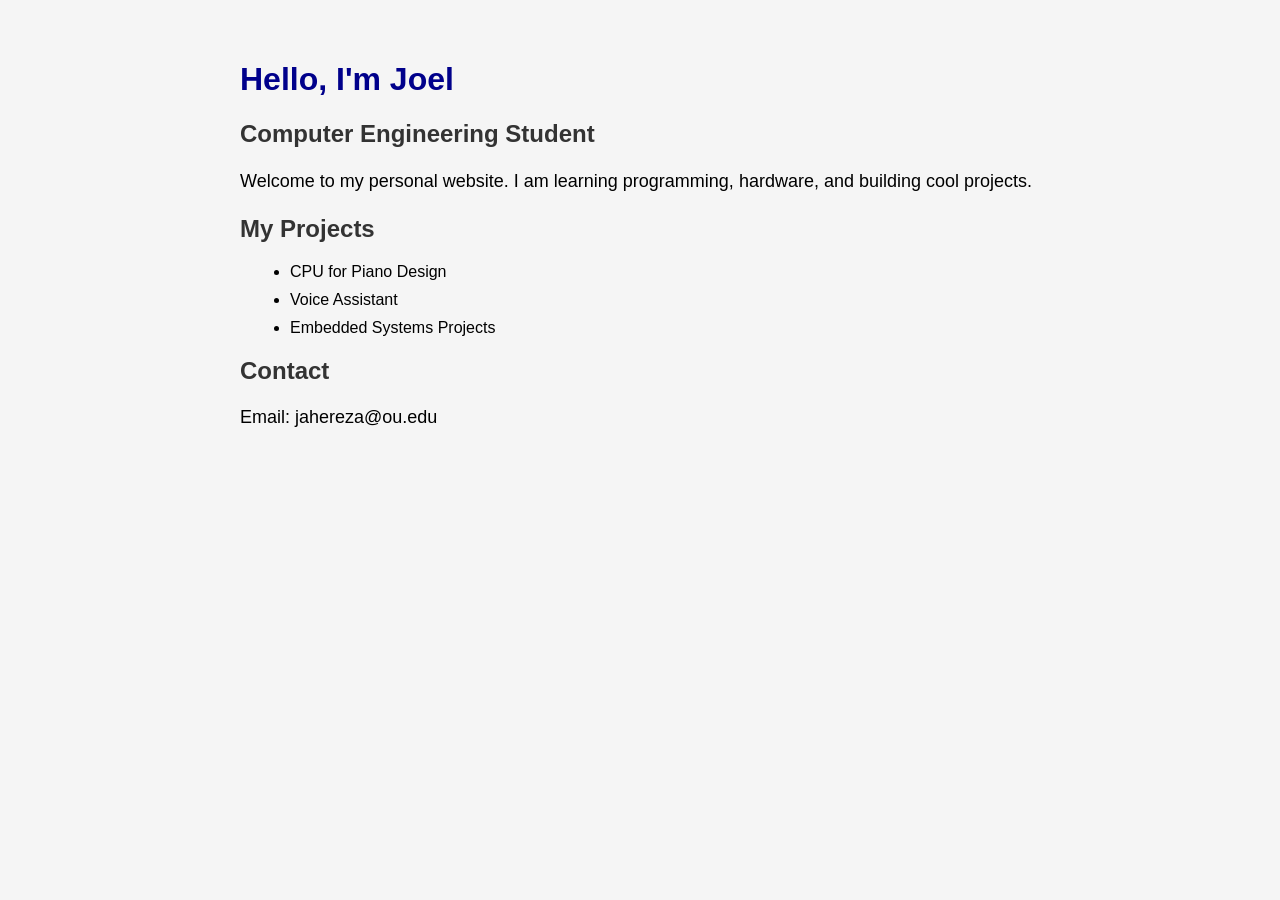
==== index.html @ f35bd390 "Created my first website" ====
<!DOCTYPE html>

<html>

<head>

    <title>My Website</title>

    <link rel="stylesheet" href="style.css">

</head>


<body>

    <h1>Hello, I'm Joel</h1>

    <h2>Computer Engineering Student</h2>


    <p>
        Welcome to my personal website.
        I am learning programming, hardware,
        and building cool projects.
    </p>


    <h2>My Projects</h2>

    <ul>

        <li>
            CPU for Piano Design
        </li>

        <li>
            Voice Assistant
        </li>

        <li>
            Embedded Systems Projects
        </li>

    </ul>


    <h2>Contact</h2>

    <p>
        Email: jahereza@ou.edu
    </p>


</body>

</html>
---- style.css ----
body {
    font-family: Arial, sans-serif;
    max-width: 800px;
    margin: auto;
    padding: 40px;
    background-color: #f5f5f5;
}

h1 {
    color: darkblue;
}

h2 {
    color: #333;
}

p {
    font-size: 18px;
    line-height: 1.5;
}

li {
    margin: 10px;
}
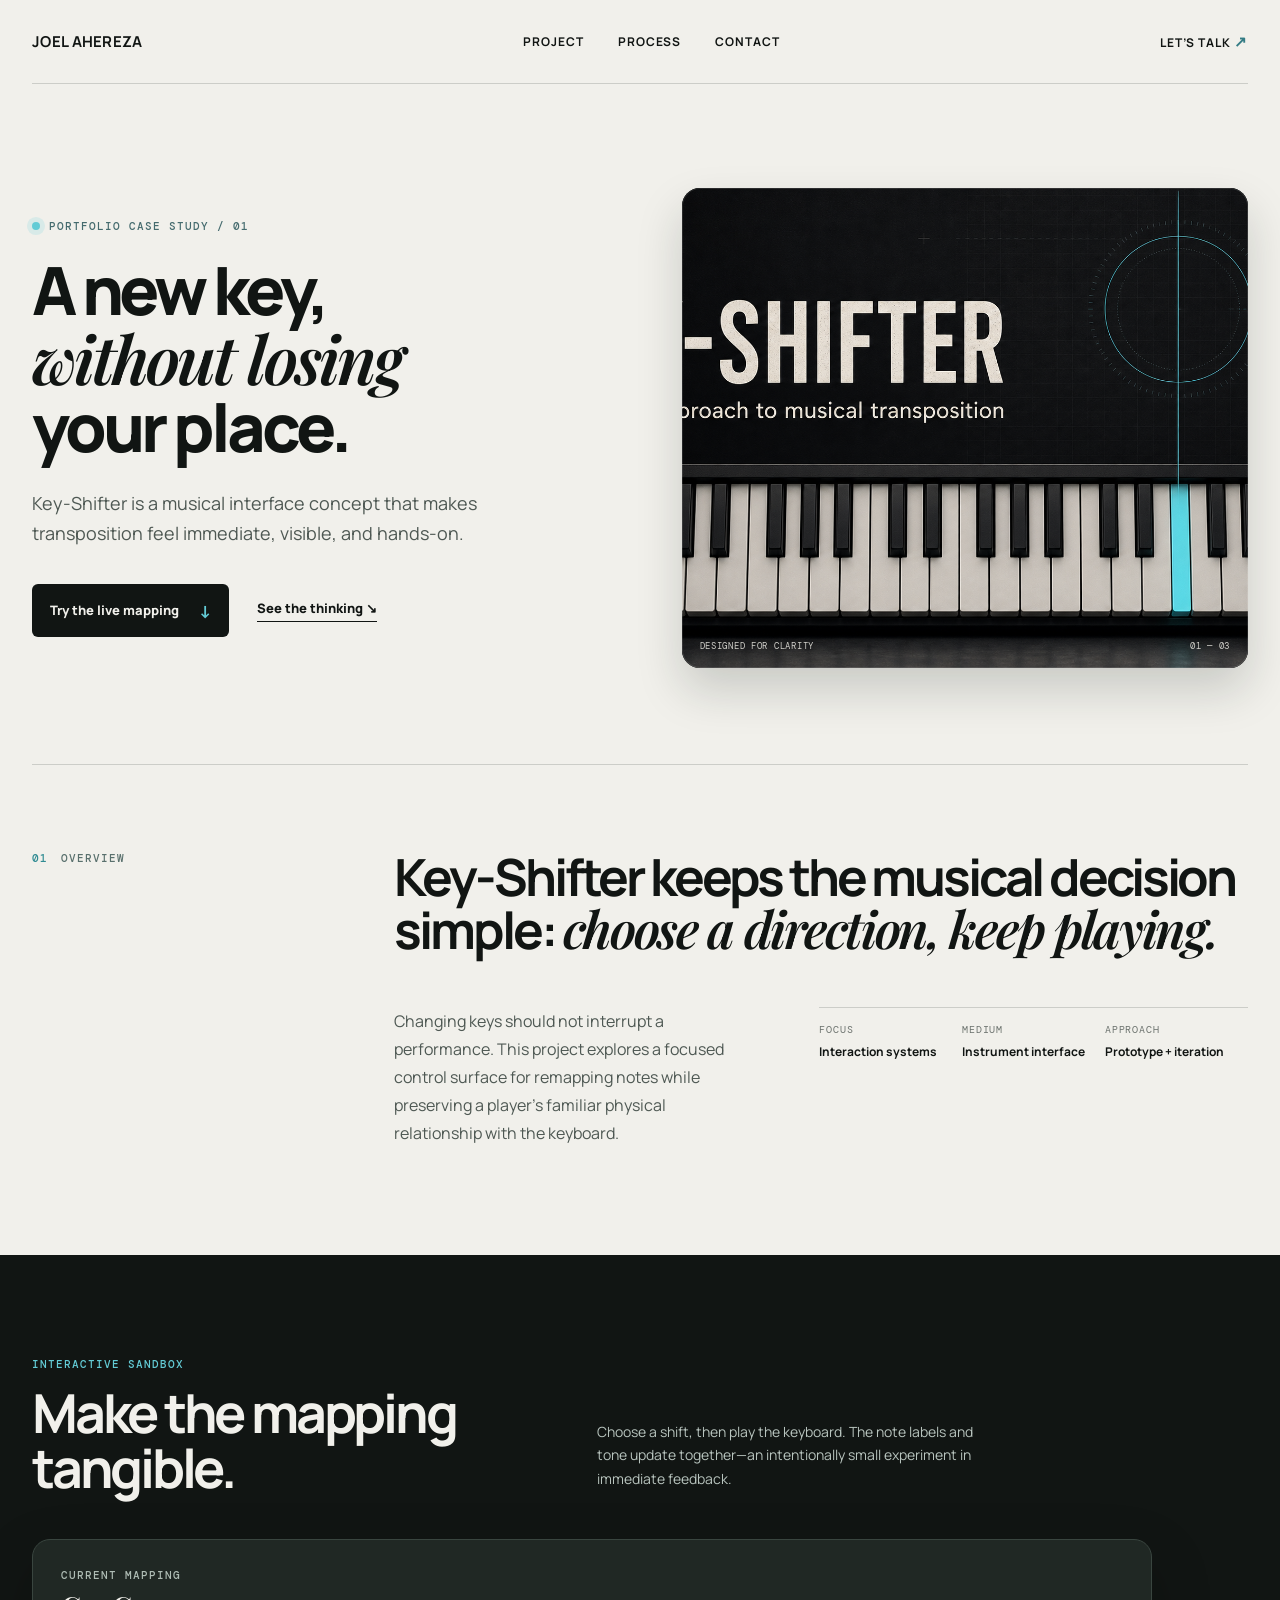
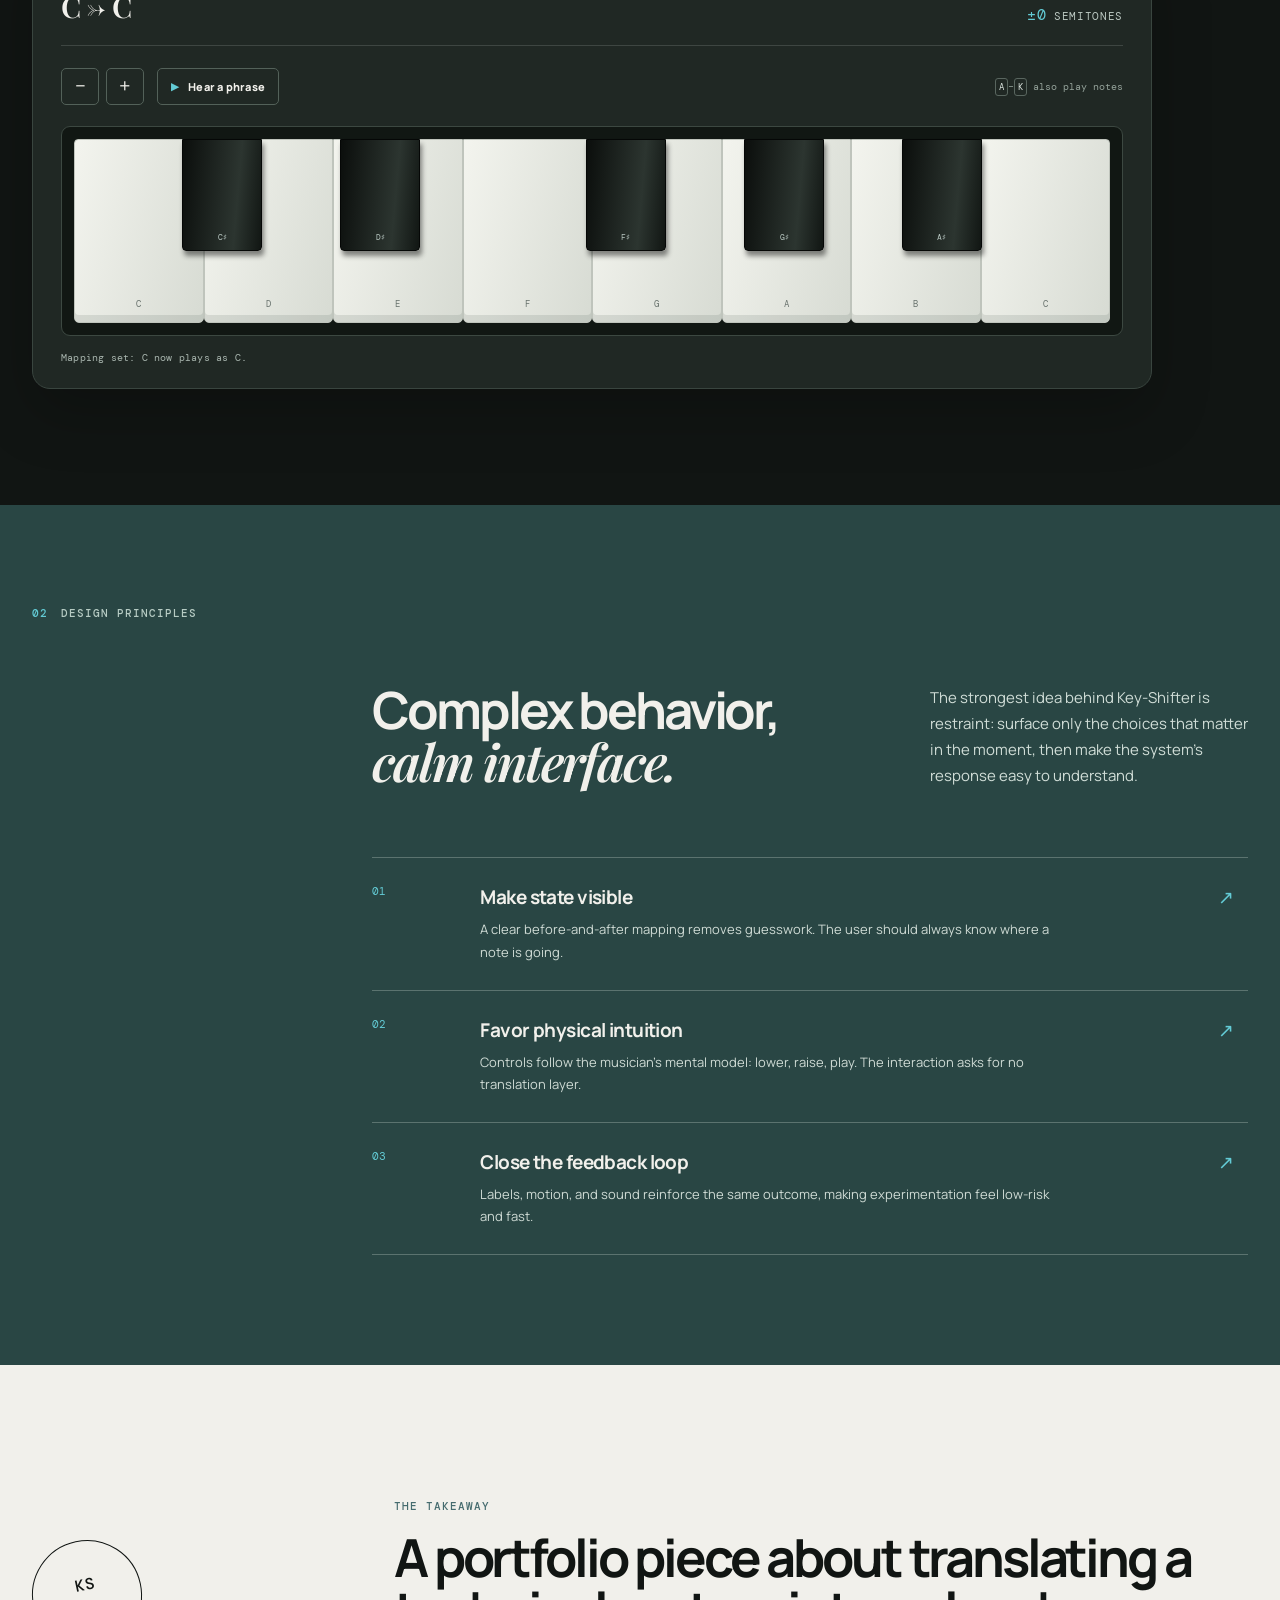
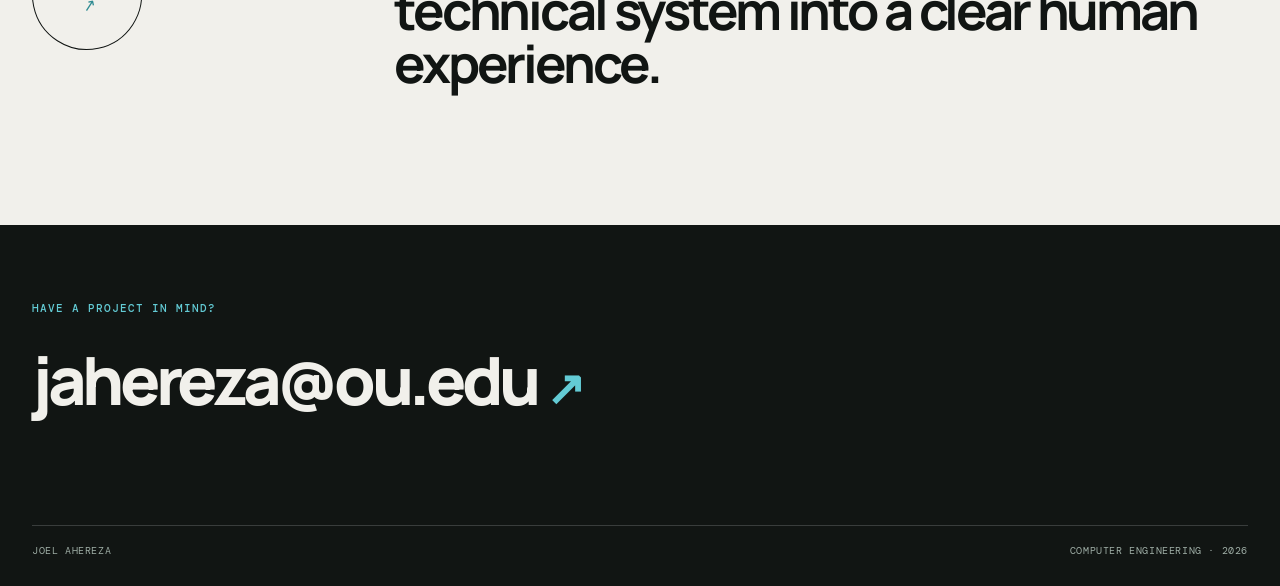
==== commit a2abb076: "Key-shifter project entry" ====
--- a/index.html
+++ b/index.html
@@ -1,56 +1,232 @@
-<!DOCTYPE html>
-
-<html>
-
+<!doctype html>
+<html lang="en">
 <head>
-
-    <title>My Website</title>
-
+    <meta charset="UTF-8">
+    <meta name="viewport" content="width=device-width, initial-scale=1.0">
+    <meta name="description" content="Key-Shifter — a tactile approach to musical transposition by Joel Ahereza.">
+    <meta property="og:title" content="Key-Shifter — Joel Ahereza">
+    <meta property="og:description" content="A tactile approach to musical transposition.">
+    <meta property="og:image" content="assets/key-shifter-og.png">
+    <meta name="theme-color" content="#111513">
+    <title>Key-Shifter — Joel Ahereza</title>
     <link rel="stylesheet" href="style.css">
-
 </head>
 
-
 <body>
-
-    <h1>Hello, I'm Joel</h1>
-
-    <h2>Computer Engineering Student</h2>
-
-
-    <p>
-        Welcome to my personal website.
-        I am learning programming, hardware,
-        and building cool projects.
-    </p>
-
-
-    <h2>My Projects</h2>
-
-    <ul>
-
-        <li>
-            CPU for Piano Design
-        </li>
-
-        <li>
-            Voice Assistant
-        </li>
-
-        <li>
-            Embedded Systems Projects
-        </li>
-
-    </ul>
-
-
-    <h2>Contact</h2>
-
-    <p>
-        Email: jahereza@ou.edu
-    </p>
-
-
+    <header class="site-header">
+        <a class="wordmark" href="#top" aria-label="Joel Ahereza — home">Joel Ahereza</a>
+        <nav aria-label="Primary navigation">
+            <a href="#project">Project</a>
+            <a href="#process">Process</a>
+            <a href="#contact">Contact</a>
+        </nav>
+        <a class="header-link" href="mailto:jahereza@ou.edu">Let’s talk <span aria-hidden="true">↗</span></a>
+    </header>
+
+    <main id="top">
+        <section class="hero" aria-labelledby="hero-title">
+            <div class="hero-copy">
+                <p class="eyebrow"><span class="pulse" aria-hidden="true"></span> Portfolio case study / 01</p>
+                <h1 id="hero-title">A new key,<br><em>without losing</em><br>your place.</h1>
+                <p class="hero-intro">Key-Shifter is a musical interface concept that makes transposition feel immediate, visible, and hands-on.</p>
+                <div class="hero-actions">
+                    <a class="button button-primary" href="#demo">Try the live mapping <span aria-hidden="true">↓</span></a>
+                    <a class="text-link" href="#process">See the thinking <span aria-hidden="true">↘</span></a>
+                </div>
+            </div>
+
+            <div class="hero-visual" aria-label="Key-Shifter project artwork">
+                <img src="assets/key-shifter-og.png" alt="Key-Shifter title above a modern piano keyboard with a cyan transposition indicator">
+                <div class="visual-caption"><span>Designed for clarity</span><span>01 — 03</span></div>
+            </div>
+        </section>
+
+        <section class="project-overview" id="project" aria-labelledby="project-title">
+            <div class="section-label">
+                <span>01</span>
+                <span>Overview</span>
+            </div>
+            <div class="overview-content">
+                <h2 id="project-title">Key-Shifter keeps the musical decision simple: <em>choose a direction, keep playing.</em></h2>
+                <div class="overview-details">
+                    <p>Changing keys should not interrupt a performance. This project explores a focused control surface for remapping notes while preserving a player’s familiar physical relationship with the keyboard.</p>
+                    <dl class="project-facts">
+                        <div><dt>Focus</dt><dd>Interaction systems</dd></div>
+                        <div><dt>Medium</dt><dd>Instrument interface</dd></div>
+                        <div><dt>Approach</dt><dd>Prototype + iteration</dd></div>
+                    </dl>
+                </div>
+            </div>
+        </section>
+
+        <section class="demo-section" id="demo" aria-labelledby="demo-title">
+            <div class="demo-heading">
+                <div>
+                    <p class="eyebrow">Interactive sandbox</p>
+                    <h2 id="demo-title">Make the mapping tangible.</h2>
+                </div>
+                <p>Choose a shift, then play the keyboard. The note labels and tone update together—an intentionally small experiment in immediate feedback.</p>
+            </div>
+
+            <div class="instrument" id="instrument">
+                <div class="instrument-topline">
+                    <div>
+                        <span class="instrument-label">Current mapping</span>
+                        <strong id="mapping-output" aria-live="polite">C → C</strong>
+                    </div>
+                    <div class="shift-readout" aria-live="polite"><span id="shift-value">±0</span> semitones</div>
+                </div>
+
+                <div class="instrument-controls">
+                    <div class="shift-controls" role="group" aria-label="Transposition controls">
+                        <button class="control-button" id="shift-down" type="button" aria-label="Lower the key by one semitone">−</button>
+                        <button class="control-button" id="shift-up" type="button" aria-label="Raise the key by one semitone">+</button>
+                    </div>
+                    <button class="listen-button" id="play-pattern" type="button"><span class="listen-icon" aria-hidden="true">▶</span> Hear a phrase</button>
+                    <p class="keyboard-hint"><kbd>A</kbd>–<kbd>K</kbd> also play notes</p>
+                </div>
+
+                <div class="keyboard-shell">
+                    <div class="keyboard" id="keyboard" role="group" aria-label="Playable piano keyboard">
+                        <button class="piano-key white-key" data-note="0" data-key="a" type="button" aria-label="Play C"><span>C</span></button>
+                        <button class="piano-key black-key black-1" data-note="1" data-key="w" type="button" aria-label="Play C sharp"><span>C♯</span></button>
+                        <button class="piano-key white-key" data-note="2" data-key="s" type="button" aria-label="Play D"><span>D</span></button>
+                        <button class="piano-key black-key black-2" data-note="3" data-key="e" type="button" aria-label="Play D sharp"><span>D♯</span></button>
+                        <button class="piano-key white-key" data-note="4" data-key="d" type="button" aria-label="Play E"><span>E</span></button>
+                        <button class="piano-key white-key" data-note="5" data-key="f" type="button" aria-label="Play F"><span>F</span></button>
+                        <button class="piano-key black-key black-4" data-note="6" data-key="t" type="button" aria-label="Play F sharp"><span>F♯</span></button>
+                        <button class="piano-key white-key" data-note="7" data-key="g" type="button" aria-label="Play G"><span>G</span></button>
+                        <button class="piano-key black-key black-5" data-note="8" data-key="y" type="button" aria-label="Play G sharp"><span>G♯</span></button>
+                        <button class="piano-key white-key" data-note="9" data-key="h" type="button" aria-label="Play A"><span>A</span></button>
+                        <button class="piano-key black-key black-6" data-note="10" data-key="u" type="button" aria-label="Play A sharp"><span>A♯</span></button>
+                        <button class="piano-key white-key" data-note="11" data-key="j" type="button" aria-label="Play B"><span>B</span></button>
+                        <button class="piano-key white-key" data-note="12" data-key="k" type="button" aria-label="Play C one octave higher"><span>C</span></button>
+                    </div>
+                </div>
+                <p class="demo-status" id="demo-status" aria-live="polite">Ready to map a note.</p>
+            </div>
+        </section>
+
+        <section class="process-section" id="process" aria-labelledby="process-title">
+            <div class="section-label section-label-light">
+                <span>02</span>
+                <span>Design principles</span>
+            </div>
+            <div class="process-head">
+                <h2 id="process-title">Complex behavior,<br><em>calm interface.</em></h2>
+                <p>The strongest idea behind Key-Shifter is restraint: surface only the choices that matter in the moment, then make the system’s response easy to understand.</p>
+            </div>
+            <ol class="principles">
+                <li>
+                    <span class="principle-number">01</span>
+                    <div><h3>Make state visible</h3><p>A clear before-and-after mapping removes guesswork. The user should always know where a note is going.</p></div>
+                    <span class="principle-mark" aria-hidden="true">↗</span>
+                </li>
+                <li>
+                    <span class="principle-number">02</span>
+                    <div><h3>Favor physical intuition</h3><p>Controls follow the musician’s mental model: lower, raise, play. The interaction asks for no translation layer.</p></div>
+                    <span class="principle-mark" aria-hidden="true">↗</span>
+                </li>
+                <li>
+                    <span class="principle-number">03</span>
+                    <div><h3>Close the feedback loop</h3><p>Labels, motion, and sound reinforce the same outcome, making experimentation feel low-risk and fast.</p></div>
+                    <span class="principle-mark" aria-hidden="true">↗</span>
+                </li>
+            </ol>
+        </section>
+
+        <section class="outcome-section" aria-labelledby="outcome-title">
+            <div class="outcome-stamp" aria-hidden="true">KS<br><span>↗</span></div>
+            <div>
+                <p class="eyebrow">The takeaway</p>
+                <h2 id="outcome-title">A portfolio piece about translating a technical system into a clear human experience.</h2>
+            </div>
+        </section>
+    </main>
+
+    <footer id="contact">
+        <p class="footer-kicker">Have a project in mind?</p>
+        <a class="footer-email" href="mailto:jahereza@ou.edu">jahereza@ou.edu <span aria-hidden="true">↗</span></a>
+        <div class="footer-bottom"><span>Joel Ahereza</span><span>Computer Engineering · 2026</span></div>
+    </footer>
+
+    <script>
+        (() => {
+            const noteNames = ['C', 'C♯', 'D', 'D♯', 'E', 'F', 'F♯', 'G', 'G♯', 'A', 'A♯', 'B'];
+            const keyboard = document.getElementById('keyboard');
+            const shiftValue = document.getElementById('shift-value');
+            const mappingOutput = document.getElementById('mapping-output');
+            const status = document.getElementById('demo-status');
+            const downButton = document.getElementById('shift-down');
+            const upButton = document.getElementById('shift-up');
+            const patternButton = document.getElementById('play-pattern');
+            let shift = 0;
+            let audioContext;
+
+            const noteAt = (index) => noteNames[((index % 12) + 12) % 12];
+            const signedShift = () => shift === 0 ? '±0' : `${shift > 0 ? '+' : '−'}${Math.abs(shift)}`;
+
+            function updateShift() {
+                shiftValue.textContent = signedShift();
+                mappingOutput.textContent = `C → ${noteAt(shift)}`;
+                status.textContent = `Mapping set: C now plays as ${noteAt(shift)}.`;
+                downButton.disabled = shift === -6;
+                upButton.disabled = shift === 6;
+            }
+
+            function playNote(note, duration = 0.55) {
+                const outputNote = note + shift;
+                const key = keyboard.querySelector(`[data-note="${note}"]`);
+                if (key) {
+                    key.classList.add('is-playing');
+                    window.setTimeout(() => key.classList.remove('is-playing'), duration * 1000);
+                }
+
+                const AudioContext = window.AudioContext || window.webkitAudioContext;
+                if (!AudioContext) {
+                    status.textContent = `Input C maps to ${noteAt(outputNote)}.`;
+                    return;
+                }
+                audioContext = audioContext || new AudioContext();
+                const now = audioContext.currentTime;
+                const oscillator = audioContext.createOscillator();
+                const gain = audioContext.createGain();
+                const frequency = 261.63 * Math.pow(2, outputNote / 12);
+                oscillator.type = 'triangle';
+                oscillator.frequency.setValueAtTime(frequency, now);
+                gain.gain.setValueAtTime(0.0001, now);
+                gain.gain.exponentialRampToValueAtTime(0.17, now + 0.018);
+                gain.gain.exponentialRampToValueAtTime(0.0001, now + duration);
+                oscillator.connect(gain).connect(audioContext.destination);
+                oscillator.start(now);
+                oscillator.stop(now + duration + 0.03);
+                status.textContent = `${noteAt(note)} input → ${noteAt(outputNote)} output.`;
+            }
+
+            keyboard.addEventListener('click', (event) => {
+                const key = event.target.closest('.piano-key');
+                if (key) playNote(Number(key.dataset.note));
+            });
+
+            downButton.addEventListener('click', () => { shift -= 1; updateShift(); });
+            upButton.addEventListener('click', () => { shift += 1; updateShift(); });
+
+            patternButton.addEventListener('click', () => {
+                [0, 4, 7, 12].forEach((note, index) => window.setTimeout(() => playNote(note, 0.46), index * 220));
+                status.textContent = `Playing a mapped C major phrase at ${signedShift()} semitones.`;
+            });
+
+            window.addEventListener('keydown', (event) => {
+                if (event.repeat || ['INPUT', 'TEXTAREA'].includes(document.activeElement.tagName)) return;
+                const key = keyboard.querySelector(`[data-key="${event.key.toLowerCase()}"]`);
+                if (key) {
+                    event.preventDefault();
+                    playNote(Number(key.dataset.note));
+                }
+            });
+
+            updateShift();
+        })();
+    </script>
 </body>
-
-</html>+</html>
--- a/style.css
+++ b/style.css
@@ -1,24 +1,151 @@
-body {
-    font-family: Arial, sans-serif;
-    max-width: 800px;
-    margin: auto;
-    padding: 40px;
-    background-color: #f5f5f5;
+@import url('https://fonts.googleapis.com/css2?family=DM+Mono:wght@400;500&family=Manrope:wght@400;500;600;700;800&family=Playfair+Display:ital,wght@0,600;0,700;1,600;1,700&display=swap');
+
+:root {
+    --ink: #111513;
+    --ink-soft: #1c2420;
+    --paper: #f1f0eb;
+    --paper-deep: #e4e3dc;
+    --muted: #69716c;
+    --line: rgba(17, 21, 19, .16);
+    --cyan: #63cbd5;
+    --cyan-pale: #dff2f2;
+    --radius: 18px;
 }
 
-h1 {
-    color: darkblue;
+* { box-sizing: border-box; }
+html { scroll-behavior: smooth; }
+body {
+    margin: 0;
+    color: var(--ink);
+    background: var(--paper);
+    font-family: Manrope, Arial, sans-serif;
+    -webkit-font-smoothing: antialiased;
 }
 
-h2 {
-    color: #333;
+a { color: inherit; }
+button { font: inherit; }
+button, a { -webkit-tap-highlight-color: transparent; }
+:focus-visible { outline: 3px solid var(--cyan); outline-offset: 4px; }
+
+.site-header {
+    width: min(1400px, calc(100% - 64px));
+    margin: auto;
+    min-height: 84px;
+    display: flex;
+    align-items: center;
+    justify-content: space-between;
+    border-bottom: 1px solid var(--line);
+    font-size: 12px;
+    font-weight: 700;
+    letter-spacing: .08em;
+    text-transform: uppercase;
+}
+.wordmark { text-decoration: none; font-size: 15px; letter-spacing: .02em; }
+.wordmark span { color: var(--cyan); padding-inline: 3px; }
+nav { display: flex; gap: 34px; }
+nav a, .header-link { text-decoration: none; transition: color .2s ease; }
+nav a:hover, .header-link:hover { color: #347c84; }
+.header-link span { color: #347c84; font-size: 15px; }
+
+.hero {
+    width: min(1400px, calc(100% - 64px));
+    min-height: 680px;
+    margin: 0 auto;
+    padding: 92px 0 84px;
+    display: grid;
+    grid-template-columns: 1.02fr .98fr;
+    gap: 60px;
+    align-items: center;
+}
+.eyebrow, .section-label, .instrument-label, .footer-kicker {
+    margin: 0;
+    font-family: "DM Mono", monospace;
+    font-size: 11px;
+    font-weight: 500;
+    letter-spacing: .09em;
+    text-transform: uppercase;
+}
+.eyebrow { color: #456b6e; display: flex; align-items: center; gap: 9px; }
+.pulse { width: 8px; height: 8px; background: var(--cyan); border-radius: 50%; box-shadow: 0 0 0 5px rgba(99, 203, 213, .18); }
+h1, h2, h3, p { margin-top: 0; }
+h1, h2 { letter-spacing: -.06em; line-height: 1.01; }
+h1 { max-width: 720px; margin: 23px 0 29px; font-size: clamp(48px, 5.2vw, 82px); font-weight: 800; }
+h1 em, h2 em { font-family: "Playfair Display", Georgia, serif; font-weight: 600; letter-spacing: -.045em; }
+.hero-intro { max-width: 480px; margin-bottom: 35px; color: #4e5853; font-size: 18px; line-height: 1.65; }
+.hero-actions { display: flex; align-items: center; gap: 28px; flex-wrap: wrap; }
+.button { display: inline-flex; align-items: center; gap: 20px; padding: 15px 18px; text-decoration: none; font-size: 13px; font-weight: 800; border-radius: 6px; }
+.button-primary { color: var(--paper); background: var(--ink); transition: transform .2s ease, background .2s ease; }
+.button-primary:hover { background: #284a4b; transform: translateY(-2px); }
+.button-primary span { color: var(--cyan); font-size: 17px; }
+.text-link { padding-bottom: 4px; border-bottom: 1px solid var(--ink); text-decoration: none; font-size: 13px; font-weight: 800; transition: color .2s, border-color .2s; }
+.text-link:hover { color: #347c84; border-color: #347c84; }
+.hero-visual { position: relative; overflow: hidden; background: var(--ink); border-radius: var(--radius); box-shadow: 0 22px 46px rgba(24, 31, 27, .18); }
+.hero-visual::after { content: ""; position: absolute; inset: 0; box-shadow: inset 0 0 0 1px rgba(255, 255, 255, .12); pointer-events: none; border-radius: inherit; }
+.hero-visual img { width: 100%; height: 100%; display: block; aspect-ratio: 1.18; object-fit: cover; object-position: center; }
+.visual-caption { position: absolute; right: 18px; bottom: 16px; left: 18px; display: flex; justify-content: space-between; color: rgba(240, 238, 231, .85); font-family: "DM Mono", monospace; font-size: 9px; letter-spacing: .08em; text-transform: uppercase; }
+
+.project-overview { width: min(1400px, calc(100% - 64px)); margin: 0 auto; padding: 86px 0 108px; display: grid; grid-template-columns: .28fr .72fr; gap: 30px; border-top: 1px solid var(--line); }
+.section-label { display: flex; gap: 13px; color: #59706d; }
+.section-label span:first-child { color: #2f8b92; }
+.overview-content h2 { max-width: 1050px; margin-bottom: 52px; font-size: clamp(34px, 4vw, 60px); }
+.overview-details { display: grid; grid-template-columns: minmax(240px, 1fr) 1.2fr; gap: 68px; align-items: start; }
+.overview-details > p { margin: 0; color: #4e5853; font-size: 16px; line-height: 1.75; }
+.project-facts { margin: 0; display: grid; grid-template-columns: repeat(3, 1fr); border-top: 1px solid var(--line); }
+.project-facts div { padding-top: 15px; }
+.project-facts dt { margin-bottom: 7px; color: #6c726e; font-family: "DM Mono", monospace; font-size: 10px; letter-spacing: .08em; text-transform: uppercase; }
+.project-facts dd { margin: 0; font-size: 12px; font-weight: 700; }
+
+.demo-section { padding: 102px max(32px, calc((100% - 1400px) / 2)) 116px; color: var(--paper); background: var(--ink); }
+.demo-heading { max-width: 950px; display: flex; gap: 70px; align-items: flex-end; margin-bottom: 44px; }
+.demo-heading .eyebrow { color: var(--cyan); }
+.demo-heading h2 { margin: 15px 0 0; font-size: clamp(36px, 4.2vw, 61px); }
+.demo-heading > p { max-width: 385px; margin: 0 0 4px; color: #b8c4be; font-size: 14px; line-height: 1.7; }
+.instrument { max-width: 1120px; padding: 28px 28px 21px; background: #202824; border: 1px solid #39453f; border-radius: var(--radius); box-shadow: 0 24px 60px rgba(0, 0, 0, .22); }
+.instrument-topline { display: flex; justify-content: space-between; align-items: flex-end; padding-bottom: 20px; border-bottom: 1px solid rgba(232, 240, 233, .15); }
+.instrument-label { display: block; color: #aebcb4; margin-bottom: 5px; }
+.instrument-topline strong { color: var(--paper); font-family: "Playfair Display", Georgia, serif; font-size: 29px; font-weight: 600; letter-spacing: -.03em; }
+.shift-readout { color: #bac7c0; font-family: "DM Mono", monospace; font-size: 11px; letter-spacing: .06em; text-transform: uppercase; }
+.shift-readout span { color: var(--cyan); font-size: 15px; }
+.instrument-controls { min-height: 80px; display: flex; align-items: center; gap: 13px; }
+.shift-controls { display: flex; gap: 7px; }
+.control-button, .listen-button { min-height: 37px; color: var(--paper); border: 1px solid #536159; background: transparent; border-radius: 5px; cursor: pointer; transition: background .18s, border-color .18s, color .18s, transform .18s; }
+.control-button { width: 38px; font-size: 20px; line-height: 1; }
+.control-button:hover:not(:disabled), .listen-button:hover { color: var(--ink); background: var(--cyan); border-color: var(--cyan); transform: translateY(-1px); }
+.control-button:disabled { opacity: .35; cursor: not-allowed; }
+.listen-button { display: inline-flex; align-items: center; gap: 9px; padding: 0 13px; font-size: 11px; font-weight: 800; letter-spacing: .02em; }
+.listen-icon { color: var(--cyan); font-size: 10px; }
+.keyboard-hint { margin: 0 0 0 auto; color: #94a29a; font-family: "DM Mono", monospace; font-size: 10px; }
+kbd { padding: 2px 3px; color: #dfe9e3; border: 1px solid #59665f; border-radius: 3px; font-family: inherit; font-size: 9px; }
+.keyboard-shell { padding: 12px; background: #111713; border: 1px solid #3c4841; border-radius: 9px; }
+.keyboard { position: relative; height: 184px; display: flex; user-select: none; }
+.piano-key { cursor: pointer; touch-action: manipulation; }
+.white-key { position: relative; z-index: 1; flex: 1; padding: 0; color: #68726d; border: 1px solid #bfc4bc; border-radius: 0 0 5px 5px; background: linear-gradient(104deg, #f3f4ee, #d7dbd3); box-shadow: inset 0 -7px 0 rgba(56, 70, 61, .13); }
+.white-key:first-child { border-radius: 4px 0 5px 5px; }
+.white-key:last-child { border-radius: 0 4px 5px 5px; }
+.white-key span, .black-key span { position: absolute; bottom: 12px; left: 50%; transform: translateX(-50%); font-family: "DM Mono", monospace; font-size: 9px; pointer-events: none; }
+.white-key:hover, .white-key.is-playing { background: var(--cyan); box-shadow: inset 0 -7px 0 rgba(25, 106, 111, .24), 0 0 22px rgba(99, 203, 213, .26); }
+.black-key { position: absolute; z-index: 2; top: 0; width: 7.7%; height: 61%; padding: 0; color: #bac9c3; border: 1px solid #050706; border-radius: 0 0 4px 4px; background: linear-gradient(95deg, #0b0e0c, #2c3530 68%, #111613); box-shadow: 2px 5px 5px rgba(0,0,0,.45); }
+.black-key span { bottom: 8px; font-size: 8px; }
+.black-key:hover, .black-key.is-playing { color: #102426; background: linear-gradient(95deg, #5ed0d9, #a2e4e6); box-shadow: 0 0 20px rgba(99, 203, 213, .4); }
+.black-1 { left: 10.45%; }.black-2 { left: 25.7%; }.black-4 { left: 49.4%; }.black-5 { left: 64.7%; }.black-6 { left: 79.9%; }
+.demo-status { min-height: 16px; margin: 15px 0 0; color: #a9b6af; font-family: "DM Mono", monospace; font-size: 10px; letter-spacing: .02em; }
+
+.process-section { padding: 101px max(32px, calc((100% - 1400px) / 2)) 110px; background: #294644; color: var(--paper); }
+.section-label-light { color: #b6cbc3; }.section-label-light span:first-child { color: var(--cyan); }
+.process-head { max-width: 1080px; display: grid; grid-template-columns: 1.2fr .8fr; gap: 80px; margin: 64px 0 69px 28%; }
+.process-head h2 { margin: 0; font-size: clamp(38px, 4vw, 61px); }.process-head p { max-width: 345px; align-self: end; margin: 0; color: #d0ddd7; font-size: 15px; line-height: 1.72; }
+.principles { max-width: 1000px; margin: 0 0 0 28%; padding: 0; list-style: none; border-top: 1px solid rgba(237, 245, 240, .25); }
+.principles li { display: grid; grid-template-columns: 90px 1fr 30px; gap: 18px; padding: 26px 0 27px; border-bottom: 1px solid rgba(237, 245, 240, .25); }
+.principle-number { color: var(--cyan); font-family: "DM Mono", monospace; font-size: 11px; }.principles h3 { margin: 0 0 8px; font-size: 19px; letter-spacing: -.03em; }.principles p { max-width: 590px; margin: 0; color: #cfdbd5; font-size: 13px; line-height: 1.7; }.principle-mark { color: var(--cyan); font-size: 19px; }
+
+.outcome-section { width: min(1400px, calc(100% - 64px)); min-height: 460px; margin: auto; padding: 108px 0; display: grid; grid-template-columns: .28fr .72fr; gap: 30px; align-items: center; }.outcome-stamp { width: 110px; height: 110px; display: grid; place-content: center; color: var(--ink); border: 1px solid var(--ink); border-radius: 50%; font-family: "DM Mono", monospace; font-size: 16px; font-weight: 500; line-height: 1.1; text-align: center; transform: rotate(-12deg); }.outcome-stamp span { margin-top: 3px; color: #2f8b92; }.outcome-section h2 { max-width: 970px; margin: 18px 0 0; font-size: clamp(35px, 4.1vw, 62px); }
+
+footer { padding: 76px max(32px, calc((100% - 1400px) / 2)) 29px; color: var(--paper); background: var(--ink); }.footer-kicker { color: var(--cyan); margin-bottom: 19px; }.footer-email { display: inline-block; margin-bottom: 100px; font-size: clamp(34px, 5.2vw, 78px); font-weight: 800; letter-spacing: -.065em; text-decoration: none; transition: color .2s ease; }.footer-email:hover { color: var(--cyan); }.footer-email span { color: var(--cyan); font-size: .7em; }.footer-bottom { display: flex; justify-content: space-between; padding-top: 18px; border-top: 1px solid rgba(237, 245, 240, .18); color: #9eadA5; font-family: "DM Mono", monospace; font-size: 10px; letter-spacing: .06em; text-transform: uppercase; }
+
+@media (max-width: 900px) {
+    .hero { grid-template-columns: 1fr; min-height: auto; padding-top: 68px; }.hero-visual { max-width: 650px; }.project-overview, .outcome-section { grid-template-columns: 1fr; gap: 42px; }.overview-details { grid-template-columns: 1fr; gap: 36px; }.process-head, .principles { margin-left: 0; }.process-head { grid-template-columns: 1fr; gap: 28px; }.demo-heading { display: block; }.demo-heading > p { margin-top: 23px; }.outcome-section { padding-block: 90px; }.outcome-stamp { width: 90px; height: 90px; }
 }
 
-p {
-    font-size: 18px;
-    line-height: 1.5;
+@media (max-width: 620px) {
+    .site-header, .hero, .project-overview, .outcome-section { width: min(100% - 40px, 1400px); }.site-header { min-height: 67px; }.site-header nav { display: none; }.header-link { font-size: 10px; }.hero { gap: 42px; padding: 58px 0 62px; }.hero-intro { font-size: 16px; }.hero-actions { gap: 20px; }.project-overview { padding: 70px 0 75px; }.overview-content h2 { margin-bottom: 37px; }.project-facts { grid-template-columns: 1fr; gap: 20px; }.demo-section, .process-section { padding: 69px 20px 76px; }.instrument { padding: 19px 15px 16px; }.instrument-topline strong { font-size: 24px; }.instrument-controls { flex-wrap: wrap; padding: 16px 0; }.keyboard-hint { width: 100%; margin: 0; }.keyboard-shell { padding: 7px; }.keyboard { height: 128px; }.white-key span, .black-key span { display: none; }.black-key { width: 8.7%; }.black-1 { left: 9.9%; }.black-2 { left: 24.9%; }.black-4 { left: 49.0%; }.black-5 { left: 64%; }.black-6 { left: 79%; }.process-head { margin: 47px 0 52px; }.principles li { grid-template-columns: 43px 1fr 20px; gap: 10px; }.principles h3 { font-size: 17px; }.outcome-section { min-height: 380px; }.footer-email { margin-bottom: 74px; }.footer-bottom { gap: 18px; font-size: 9px; }
 }
-
-li {
-    margin: 10px;
-}
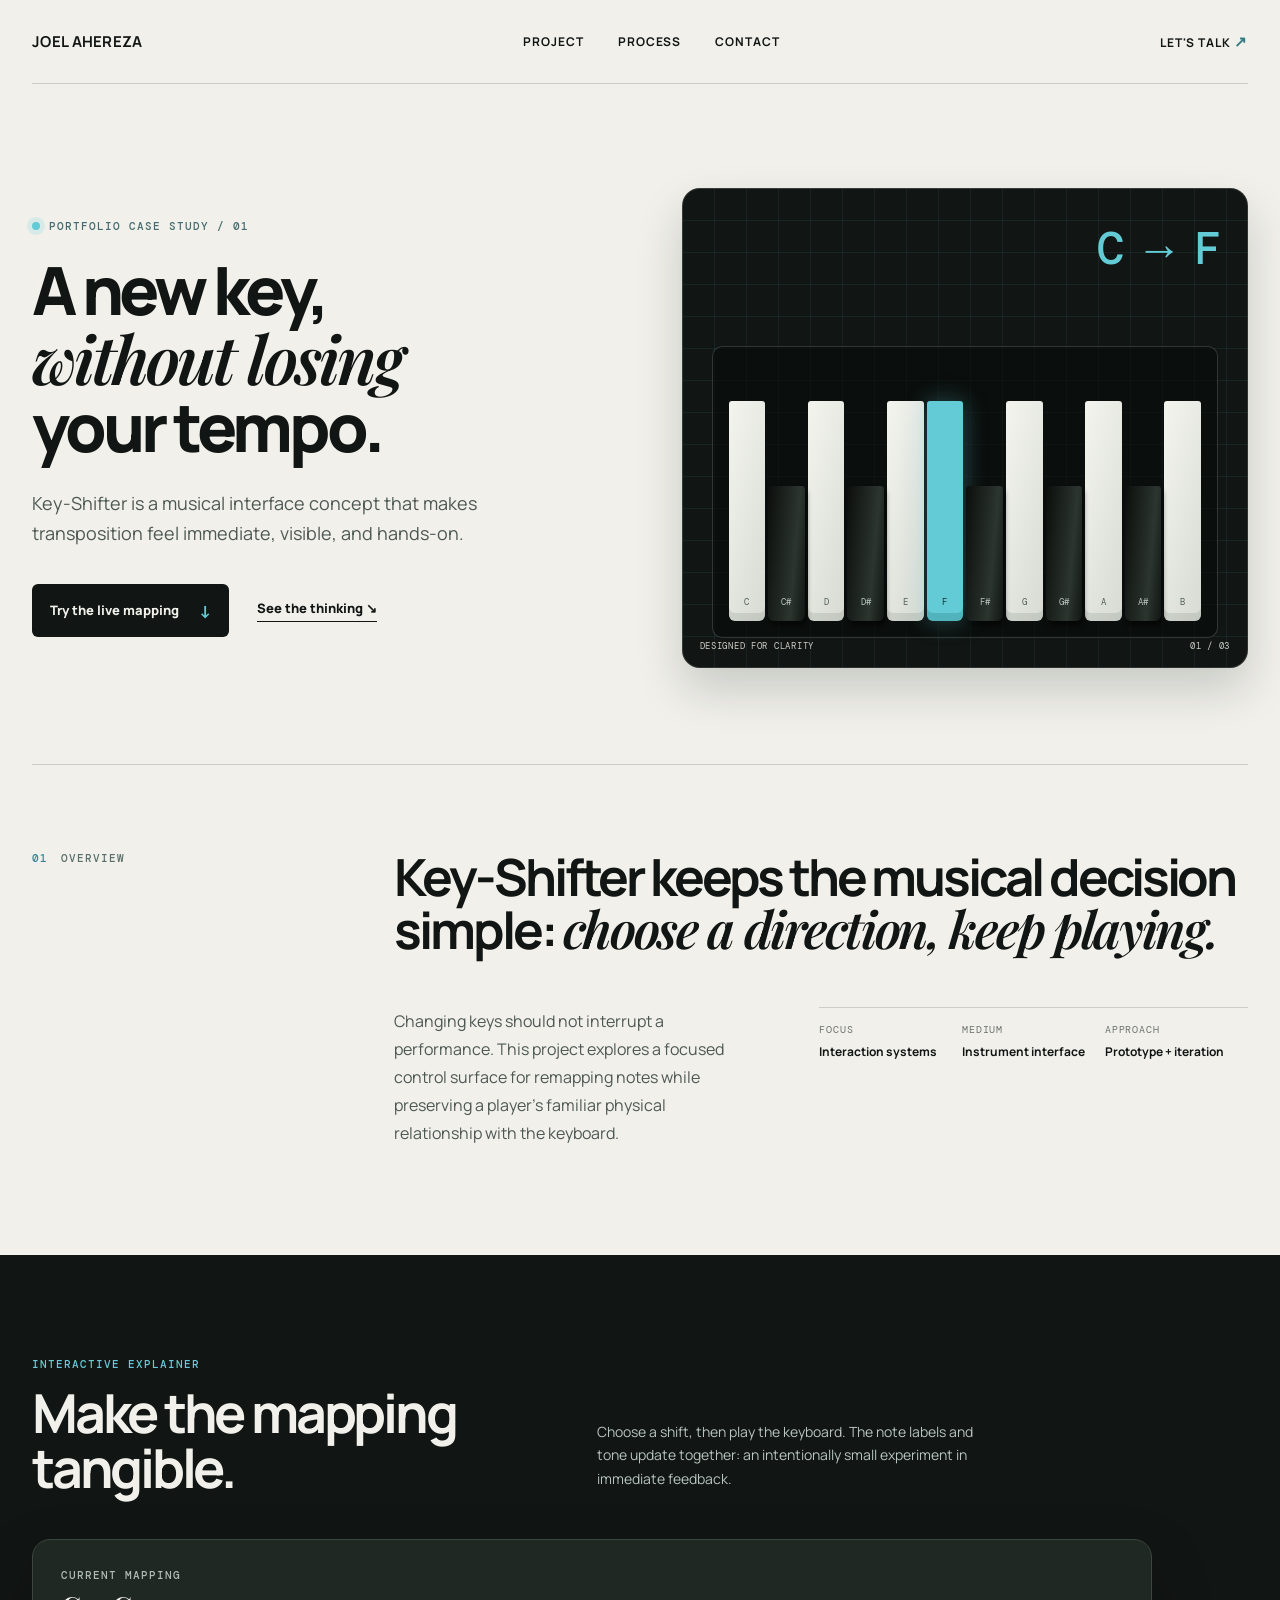
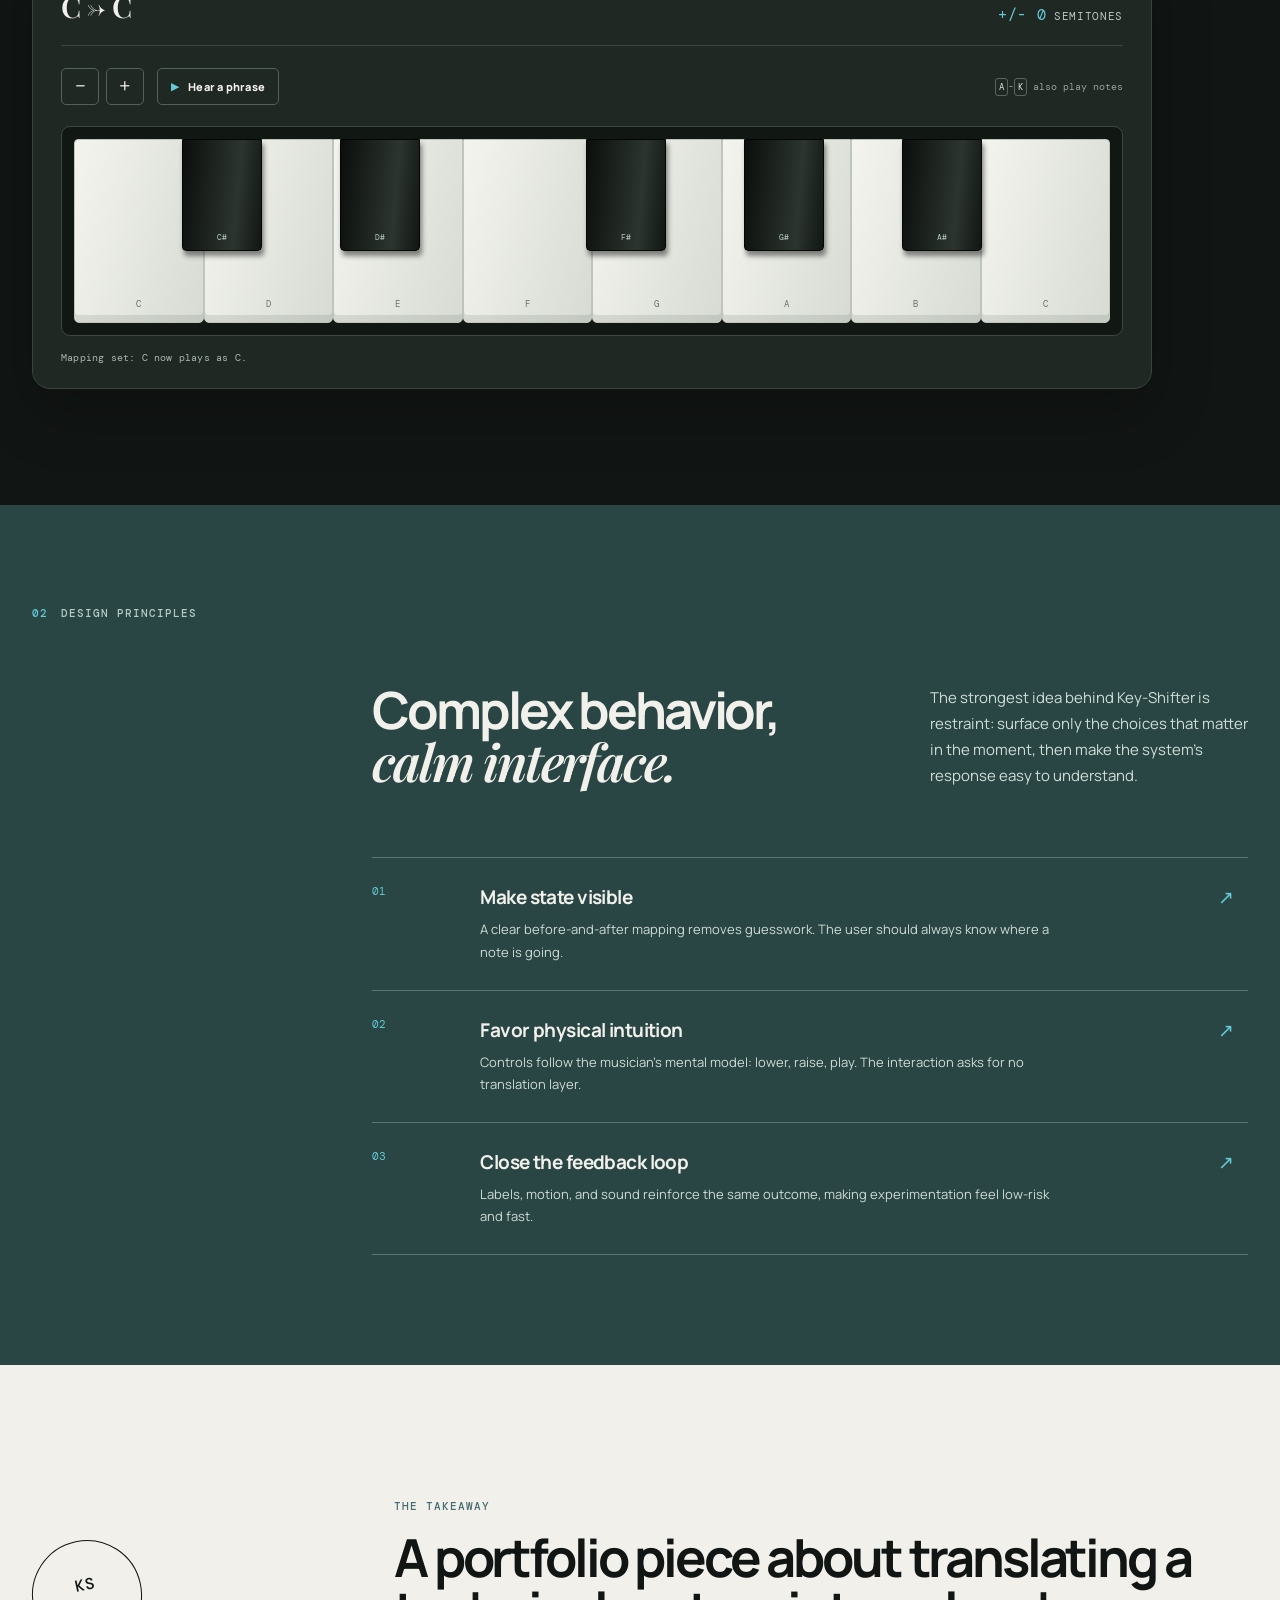
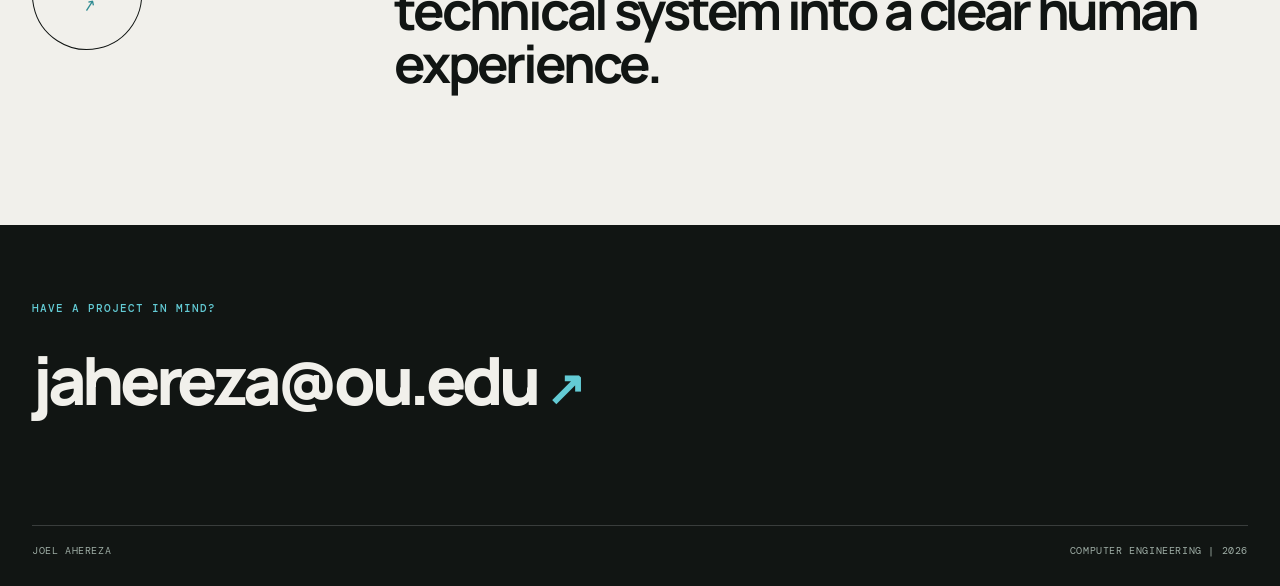
==== commit 97231a02: "Key-Shifter Project entry" ====
--- a/index.html
+++ b/index.html
@@ -3,41 +3,48 @@
 <head>
     <meta charset="UTF-8">
     <meta name="viewport" content="width=device-width, initial-scale=1.0">
-    <meta name="description" content="Key-Shifter — a tactile approach to musical transposition by Joel Ahereza.">
-    <meta property="og:title" content="Key-Shifter — Joel Ahereza">
+    <meta name="description" content="Key-Shifter: a tactile approach to musical transposition by Joel Ahereza.">
+    <meta property="og:title" content="Key-Shifter | Joel Ahereza">
     <meta property="og:description" content="A tactile approach to musical transposition.">
-    <meta property="og:image" content="assets/key-shifter-og.png">
     <meta name="theme-color" content="#111513">
-    <title>Key-Shifter — Joel Ahereza</title>
+    <title>Key-Shifter | Joel Ahereza</title>
     <link rel="stylesheet" href="style.css">
 </head>
 
 <body>
     <header class="site-header">
-        <a class="wordmark" href="#top" aria-label="Joel Ahereza — home">Joel Ahereza</a>
+        <a class="wordmark" href="#top" aria-label="Joel Ahereza home">Joel Ahereza</a>
         <nav aria-label="Primary navigation">
             <a href="#project">Project</a>
             <a href="#process">Process</a>
             <a href="#contact">Contact</a>
         </nav>
-        <a class="header-link" href="mailto:jahereza@ou.edu">Let’s talk <span aria-hidden="true">↗</span></a>
+        <a class="header-link" href="mailto:jahereza@ou.edu">Let's talk <span aria-hidden="true">&nearr;</span></a>
     </header>
 
     <main id="top">
         <section class="hero" aria-labelledby="hero-title">
             <div class="hero-copy">
                 <p class="eyebrow"><span class="pulse" aria-hidden="true"></span> Portfolio case study / 01</p>
-                <h1 id="hero-title">A new key,<br><em>without losing</em><br>your place.</h1>
+                <h1 id="hero-title">A new key,<br><em>without losing</em><br>your tempo.</h1>
                 <p class="hero-intro">Key-Shifter is a musical interface concept that makes transposition feel immediate, visible, and hands-on.</p>
                 <div class="hero-actions">
-                    <a class="button button-primary" href="#demo">Try the live mapping <span aria-hidden="true">↓</span></a>
-                    <a class="text-link" href="#process">See the thinking <span aria-hidden="true">↘</span></a>
-                </div>
-            </div>
-
-            <div class="hero-visual" aria-label="Key-Shifter project artwork">
-                <img src="assets/key-shifter-og.png" alt="Key-Shifter title above a modern piano keyboard with a cyan transposition indicator">
-                <div class="visual-caption"><span>Designed for clarity</span><span>01 — 03</span></div>
+                    <a class="button button-primary" href="#demo">Try the live mapping <span aria-hidden="true">&darr;</span></a>
+                    <a class="text-link" href="#process">See the thinking <span aria-hidden="true">&searr;</span></a>
+                </div>
+            </div>
+
+            <div class="hero-visual hero-key-art" role="img" aria-label="A stylized piano keyboard showing a cyan target key after a transposition">
+                <span class="art-readout">C &rarr; F</span>
+                <div class="art-keyboard" aria-hidden="true">
+                    <span class="art-key">C</span><span class="art-key art-key-black">C#</span>
+                    <span class="art-key">D</span><span class="art-key art-key-black">D#</span>
+                    <span class="art-key">E</span><span class="art-key">F</span>
+                    <span class="art-key art-key-black">F#</span><span class="art-key">G</span>
+                    <span class="art-key art-key-black">G#</span><span class="art-key">A</span>
+                    <span class="art-key art-key-black">A#</span><span class="art-key">B</span>
+                </div>
+                <div class="visual-caption"><span>Designed for clarity</span><span>01 / 03</span></div>
             </div>
         </section>
 
@@ -49,7 +56,7 @@
             <div class="overview-content">
                 <h2 id="project-title">Key-Shifter keeps the musical decision simple: <em>choose a direction, keep playing.</em></h2>
                 <div class="overview-details">
-                    <p>Changing keys should not interrupt a performance. This project explores a focused control surface for remapping notes while preserving a player’s familiar physical relationship with the keyboard.</p>
+                    <p>Changing keys should not interrupt a performance. This project explores a focused control surface for remapping notes while preserving a player's familiar physical relationship with the keyboard.</p>
                     <dl class="project-facts">
                         <div><dt>Focus</dt><dd>Interaction systems</dd></div>
                         <div><dt>Medium</dt><dd>Instrument interface</dd></div>
@@ -62,43 +69,43 @@
         <section class="demo-section" id="demo" aria-labelledby="demo-title">
             <div class="demo-heading">
                 <div>
-                    <p class="eyebrow">Interactive sandbox</p>
+                    <p class="eyebrow">Interactive explainer</p>
                     <h2 id="demo-title">Make the mapping tangible.</h2>
                 </div>
-                <p>Choose a shift, then play the keyboard. The note labels and tone update together—an intentionally small experiment in immediate feedback.</p>
+                <p>Choose a shift, then play the keyboard. The note labels and tone update together: an intentionally small experiment in immediate feedback.</p>
             </div>
 
             <div class="instrument" id="instrument">
                 <div class="instrument-topline">
                     <div>
                         <span class="instrument-label">Current mapping</span>
-                        <strong id="mapping-output" aria-live="polite">C → C</strong>
+                        <strong id="mapping-output" aria-live="polite">C &rarr; C</strong>
                     </div>
-                    <div class="shift-readout" aria-live="polite"><span id="shift-value">±0</span> semitones</div>
+                    <div class="shift-readout" aria-live="polite"><span id="shift-value">+/- 0</span> semitones</div>
                 </div>
 
                 <div class="instrument-controls">
                     <div class="shift-controls" role="group" aria-label="Transposition controls">
-                        <button class="control-button" id="shift-down" type="button" aria-label="Lower the key by one semitone">−</button>
+                        <button class="control-button" id="shift-down" type="button" aria-label="Lower the key by one semitone">&minus;</button>
                         <button class="control-button" id="shift-up" type="button" aria-label="Raise the key by one semitone">+</button>
                     </div>
-                    <button class="listen-button" id="play-pattern" type="button"><span class="listen-icon" aria-hidden="true">▶</span> Hear a phrase</button>
-                    <p class="keyboard-hint"><kbd>A</kbd>–<kbd>K</kbd> also play notes</p>
+                    <button class="listen-button" id="play-pattern" type="button"><span class="listen-icon" aria-hidden="true">&#9654;</span> Hear a phrase</button>
+                    <p class="keyboard-hint"><kbd>A</kbd>-<kbd>K</kbd> also play notes</p>
                 </div>
 
                 <div class="keyboard-shell">
                     <div class="keyboard" id="keyboard" role="group" aria-label="Playable piano keyboard">
                         <button class="piano-key white-key" data-note="0" data-key="a" type="button" aria-label="Play C"><span>C</span></button>
-                        <button class="piano-key black-key black-1" data-note="1" data-key="w" type="button" aria-label="Play C sharp"><span>C♯</span></button>
+                        <button class="piano-key black-key black-1" data-note="1" data-key="w" type="button" aria-label="Play C sharp"><span>C#</span></button>
                         <button class="piano-key white-key" data-note="2" data-key="s" type="button" aria-label="Play D"><span>D</span></button>
-                        <button class="piano-key black-key black-2" data-note="3" data-key="e" type="button" aria-label="Play D sharp"><span>D♯</span></button>
+                        <button class="piano-key black-key black-2" data-note="3" data-key="e" type="button" aria-label="Play D sharp"><span>D#</span></button>
                         <button class="piano-key white-key" data-note="4" data-key="d" type="button" aria-label="Play E"><span>E</span></button>
                         <button class="piano-key white-key" data-note="5" data-key="f" type="button" aria-label="Play F"><span>F</span></button>
-                        <button class="piano-key black-key black-4" data-note="6" data-key="t" type="button" aria-label="Play F sharp"><span>F♯</span></button>
+                        <button class="piano-key black-key black-4" data-note="6" data-key="t" type="button" aria-label="Play F sharp"><span>F#</span></button>
                         <button class="piano-key white-key" data-note="7" data-key="g" type="button" aria-label="Play G"><span>G</span></button>
-                        <button class="piano-key black-key black-5" data-note="8" data-key="y" type="button" aria-label="Play G sharp"><span>G♯</span></button>
+                        <button class="piano-key black-key black-5" data-note="8" data-key="y" type="button" aria-label="Play G sharp"><span>G#</span></button>
                         <button class="piano-key white-key" data-note="9" data-key="h" type="button" aria-label="Play A"><span>A</span></button>
-                        <button class="piano-key black-key black-6" data-note="10" data-key="u" type="button" aria-label="Play A sharp"><span>A♯</span></button>
+                        <button class="piano-key black-key black-6" data-note="10" data-key="u" type="button" aria-label="Play A sharp"><span>A#</span></button>
                         <button class="piano-key white-key" data-note="11" data-key="j" type="button" aria-label="Play B"><span>B</span></button>
                         <button class="piano-key white-key" data-note="12" data-key="k" type="button" aria-label="Play C one octave higher"><span>C</span></button>
                     </div>
@@ -114,29 +121,29 @@
             </div>
             <div class="process-head">
                 <h2 id="process-title">Complex behavior,<br><em>calm interface.</em></h2>
-                <p>The strongest idea behind Key-Shifter is restraint: surface only the choices that matter in the moment, then make the system’s response easy to understand.</p>
+                <p>The strongest idea behind Key-Shifter is restraint: surface only the choices that matter in the moment, then make the system's response easy to understand.</p>
             </div>
             <ol class="principles">
                 <li>
                     <span class="principle-number">01</span>
                     <div><h3>Make state visible</h3><p>A clear before-and-after mapping removes guesswork. The user should always know where a note is going.</p></div>
-                    <span class="principle-mark" aria-hidden="true">↗</span>
+                    <span class="principle-mark" aria-hidden="true">&nearr;</span>
                 </li>
                 <li>
                     <span class="principle-number">02</span>
-                    <div><h3>Favor physical intuition</h3><p>Controls follow the musician’s mental model: lower, raise, play. The interaction asks for no translation layer.</p></div>
-                    <span class="principle-mark" aria-hidden="true">↗</span>
+                    <div><h3>Favor physical intuition</h3><p>Controls follow the musician's mental model: lower, raise, play. The interaction asks for no translation layer.</p></div>
+                    <span class="principle-mark" aria-hidden="true">&nearr;</span>
                 </li>
                 <li>
                     <span class="principle-number">03</span>
                     <div><h3>Close the feedback loop</h3><p>Labels, motion, and sound reinforce the same outcome, making experimentation feel low-risk and fast.</p></div>
-                    <span class="principle-mark" aria-hidden="true">↗</span>
+                    <span class="principle-mark" aria-hidden="true">&nearr;</span>
                 </li>
             </ol>
         </section>
 
         <section class="outcome-section" aria-labelledby="outcome-title">
-            <div class="outcome-stamp" aria-hidden="true">KS<br><span>↗</span></div>
+            <div class="outcome-stamp" aria-hidden="true">KS<br><span>&nearr;</span></div>
             <div>
                 <p class="eyebrow">The takeaway</p>
                 <h2 id="outcome-title">A portfolio piece about translating a technical system into a clear human experience.</h2>
@@ -146,13 +153,13 @@
 
     <footer id="contact">
         <p class="footer-kicker">Have a project in mind?</p>
-        <a class="footer-email" href="mailto:jahereza@ou.edu">jahereza@ou.edu <span aria-hidden="true">↗</span></a>
-        <div class="footer-bottom"><span>Joel Ahereza</span><span>Computer Engineering · 2026</span></div>
+        <a class="footer-email" href="mailto:jahereza@ou.edu">jahereza@ou.edu <span aria-hidden="true">&nearr;</span></a>
+        <div class="footer-bottom"><span>Joel Ahereza</span><span>Computer Engineering | 2026</span></div>
     </footer>
 
     <script>
         (() => {
-            const noteNames = ['C', 'C♯', 'D', 'D♯', 'E', 'F', 'F♯', 'G', 'G♯', 'A', 'A♯', 'B'];
+            const noteNames = ['C', 'C#', 'D', 'D#', 'E', 'F', 'F#', 'G', 'G#', 'A', 'A#', 'B'];
             const keyboard = document.getElementById('keyboard');
             const shiftValue = document.getElementById('shift-value');
             const mappingOutput = document.getElementById('mapping-output');
@@ -162,13 +169,12 @@
             const patternButton = document.getElementById('play-pattern');
             let shift = 0;
             let audioContext;
-
             const noteAt = (index) => noteNames[((index % 12) + 12) % 12];
-            const signedShift = () => shift === 0 ? '±0' : `${shift > 0 ? '+' : '−'}${Math.abs(shift)}`;
+            const signedShift = () => shift === 0 ? '+/- 0' : `${shift > 0 ? '+' : '-'}${Math.abs(shift)}`;
 
             function updateShift() {
                 shiftValue.textContent = signedShift();
-                mappingOutput.textContent = `C → ${noteAt(shift)}`;
+                mappingOutput.textContent = `C \u2192 ${noteAt(shift)}`;
                 status.textContent = `Mapping set: C now plays as ${noteAt(shift)}.`;
                 downButton.disabled = shift === -6;
                 upButton.disabled = shift === 6;
@@ -184,7 +190,7 @@
 
                 const AudioContext = window.AudioContext || window.webkitAudioContext;
                 if (!AudioContext) {
-                    status.textContent = `Input C maps to ${noteAt(outputNote)}.`;
+                    status.textContent = `Input ${noteAt(note)} maps to ${noteAt(outputNote)}.`;
                     return;
                 }
                 audioContext = audioContext || new AudioContext();
@@ -200,22 +206,19 @@
                 oscillator.connect(gain).connect(audioContext.destination);
                 oscillator.start(now);
                 oscillator.stop(now + duration + 0.03);
-                status.textContent = `${noteAt(note)} input → ${noteAt(outputNote)} output.`;
+                status.textContent = `${noteAt(note)} input maps to ${noteAt(outputNote)} output.`;
             }
 
             keyboard.addEventListener('click', (event) => {
                 const key = event.target.closest('.piano-key');
                 if (key) playNote(Number(key.dataset.note));
             });
-
             downButton.addEventListener('click', () => { shift -= 1; updateShift(); });
             upButton.addEventListener('click', () => { shift += 1; updateShift(); });
-
             patternButton.addEventListener('click', () => {
                 [0, 4, 7, 12].forEach((note, index) => window.setTimeout(() => playNote(note, 0.46), index * 220));
                 status.textContent = `Playing a mapped C major phrase at ${signedShift()} semitones.`;
             });
-
             window.addEventListener('keydown', (event) => {
                 if (event.repeat || ['INPUT', 'TEXTAREA'].includes(document.activeElement.tagName)) return;
                 const key = keyboard.querySelector(`[data-key="${event.key.toLowerCase()}"]`);
--- a/style.css
+++ b/style.css
@@ -149,3 +149,69 @@
 @media (max-width: 620px) {
     .site-header, .hero, .project-overview, .outcome-section { width: min(100% - 40px, 1400px); }.site-header { min-height: 67px; }.site-header nav { display: none; }.header-link { font-size: 10px; }.hero { gap: 42px; padding: 58px 0 62px; }.hero-intro { font-size: 16px; }.hero-actions { gap: 20px; }.project-overview { padding: 70px 0 75px; }.overview-content h2 { margin-bottom: 37px; }.project-facts { grid-template-columns: 1fr; gap: 20px; }.demo-section, .process-section { padding: 69px 20px 76px; }.instrument { padding: 19px 15px 16px; }.instrument-topline strong { font-size: 24px; }.instrument-controls { flex-wrap: wrap; padding: 16px 0; }.keyboard-hint { width: 100%; margin: 0; }.keyboard-shell { padding: 7px; }.keyboard { height: 128px; }.white-key span, .black-key span { display: none; }.black-key { width: 8.7%; }.black-1 { left: 9.9%; }.black-2 { left: 24.9%; }.black-4 { left: 49.0%; }.black-5 { left: 64%; }.black-6 { left: 79%; }.process-head { margin: 47px 0 52px; }.principles li { grid-template-columns: 43px 1fr 20px; gap: 10px; }.principles h3 { font-size: 17px; }.outcome-section { min-height: 380px; }.footer-email { margin-bottom: 74px; }.footer-bottom { gap: 18px; font-size: 9px; }
 }
+
+/* KeyShift portfolio additions: self-contained hero art and tuner feature. */
+.hero-key-art {
+    display: flex;
+    min-height: 480px;
+    padding: 30px;
+    flex-direction: column;
+    justify-content: space-between;
+    background:
+        linear-gradient(rgba(99, 203, 213, .08) 1px, transparent 1px),
+        linear-gradient(90deg, rgba(99, 203, 213, .08) 1px, transparent 1px),
+        #111513;
+    background-size: 32px 32px, 32px 32px, auto;
+}
+.hero-key-art::after { z-index: 3; }
+.art-readout {
+    align-self: flex-end;
+    color: var(--cyan);
+    font-family: "DM Mono", monospace;
+    font-size: clamp(28px, 4vw, 46px);
+    font-weight: 500;
+    letter-spacing: -.08em;
+}
+.art-keyboard {
+    display: grid;
+    grid-template-columns: repeat(12, 1fr);
+    gap: 3px;
+    align-items: end;
+    min-height: 292px;
+    padding: 16px;
+    border: 1px solid rgba(223, 242, 242, .18);
+    border-radius: 10px;
+    background: rgba(7, 11, 9, .6);
+}
+.art-key {
+    display: flex;
+    height: 220px;
+    align-items: flex-end;
+    justify-content: center;
+    padding: 13px 3px;
+    color: #52605a;
+    border-radius: 3px 3px 6px 6px;
+    background: linear-gradient(104deg, #f3f4ee, #d7dbd3);
+    box-shadow: inset 0 -8px 0 rgba(56, 70, 61, .13);
+    font-family: "DM Mono", monospace;
+    font-size: 9px;
+}
+.art-key:nth-child(6) {
+    color: #12373a;
+    background: var(--cyan);
+    box-shadow: inset 0 -8px 0 rgba(25, 106, 111, .24), 0 0 24px rgba(99, 203, 213, .34);
+}
+.art-key-black {
+    z-index: 1;
+    height: 135px;
+    color: #b8c4be;
+    background: linear-gradient(95deg, #0b0e0c, #2c3530 68%, #111613);
+    box-shadow: 2px 5px 5px rgba(0, 0, 0, .45);
+}
+
+@media (max-width: 620px) {
+    .hero-key-art { min-height: 360px; padding: 18px; }
+    .art-keyboard { min-height: 220px; padding: 9px; gap: 2px; }
+    .art-key { height: 162px; padding-bottom: 8px; font-size: 7px; }
+    .art-key-black { height: 98px; }
+}
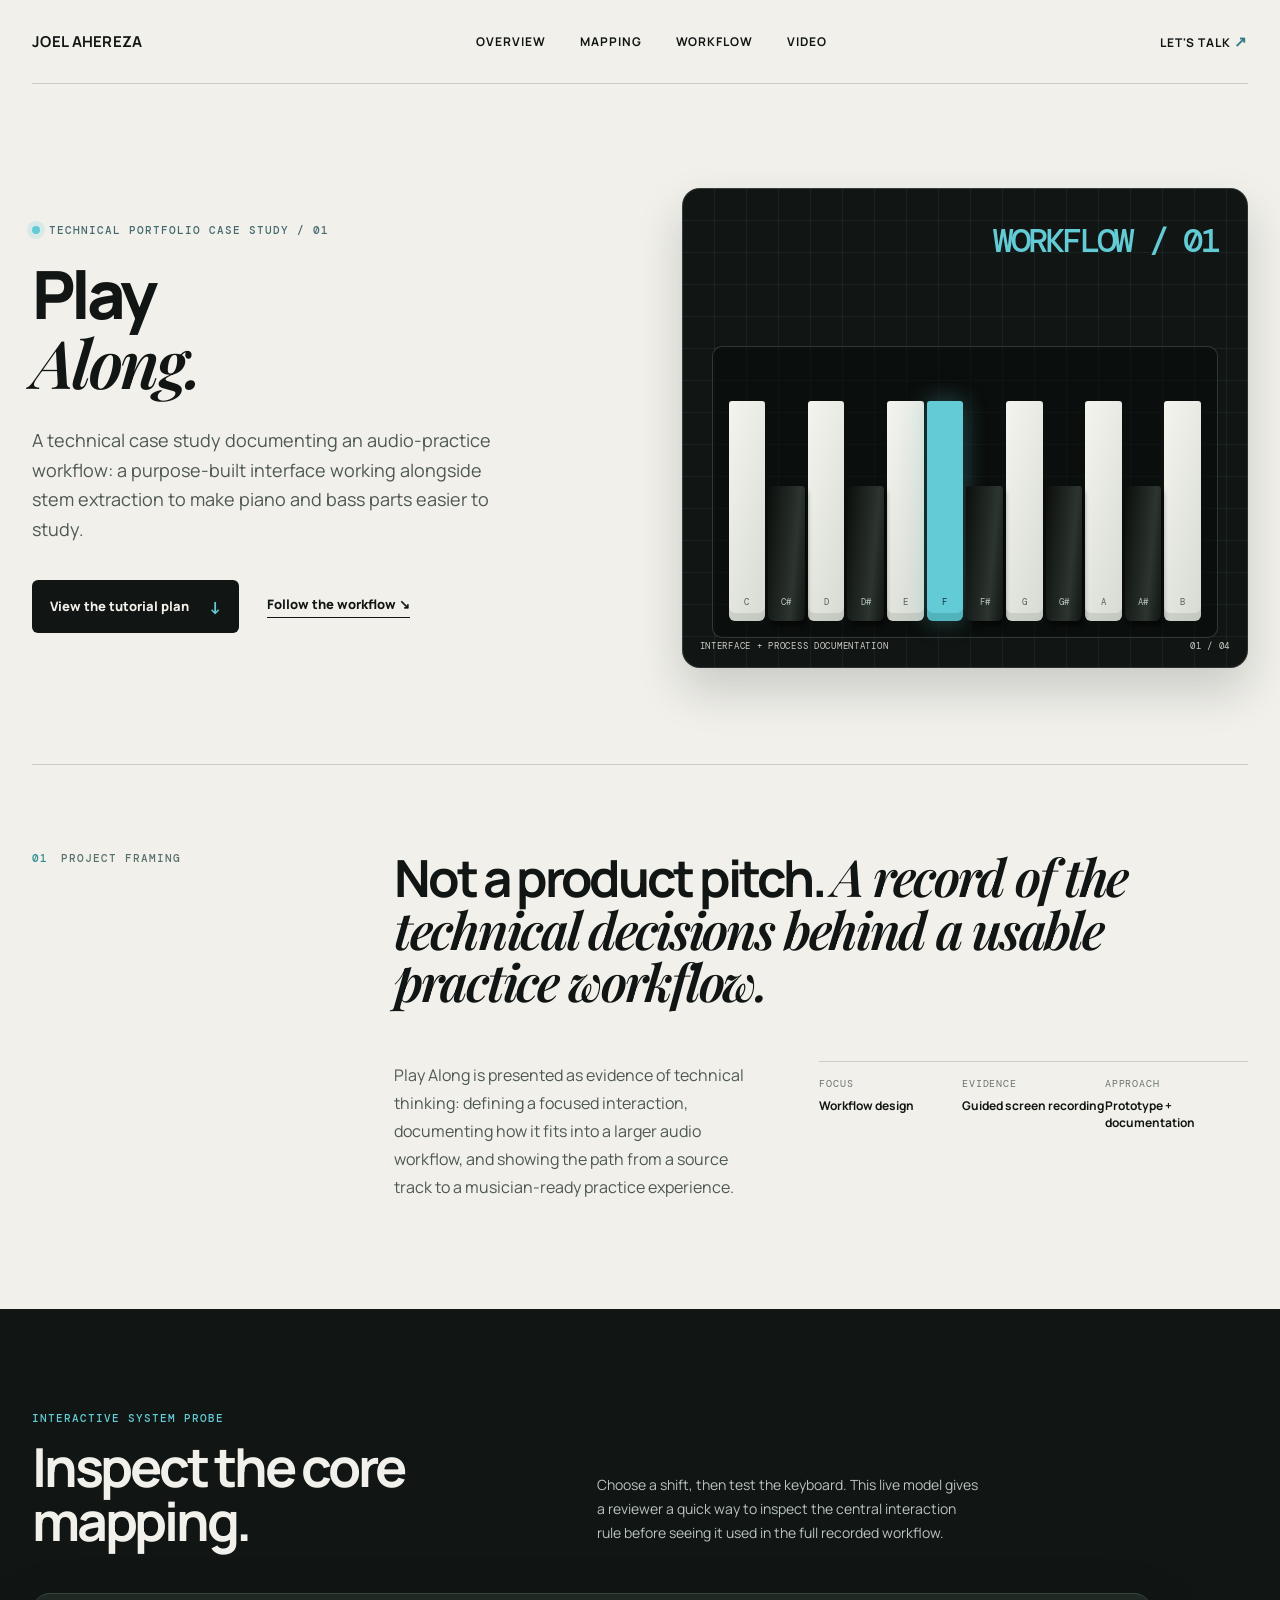
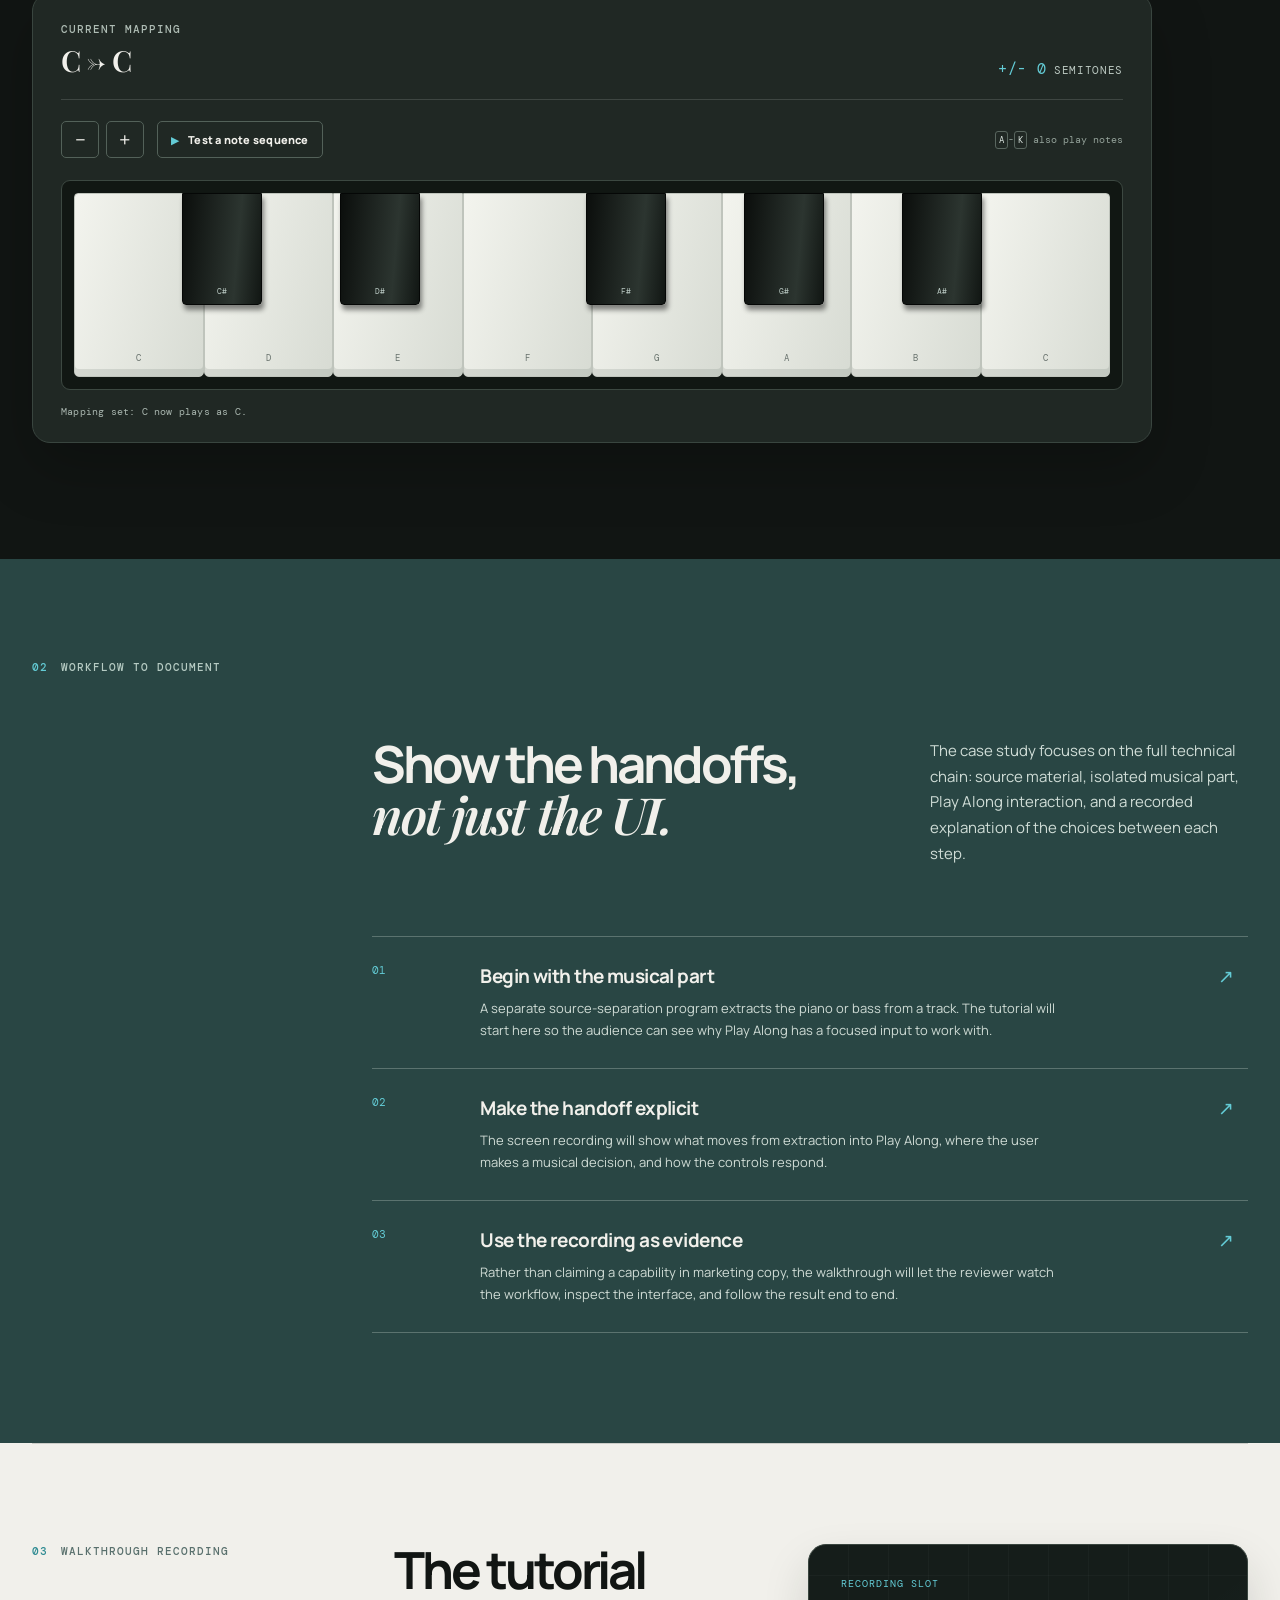
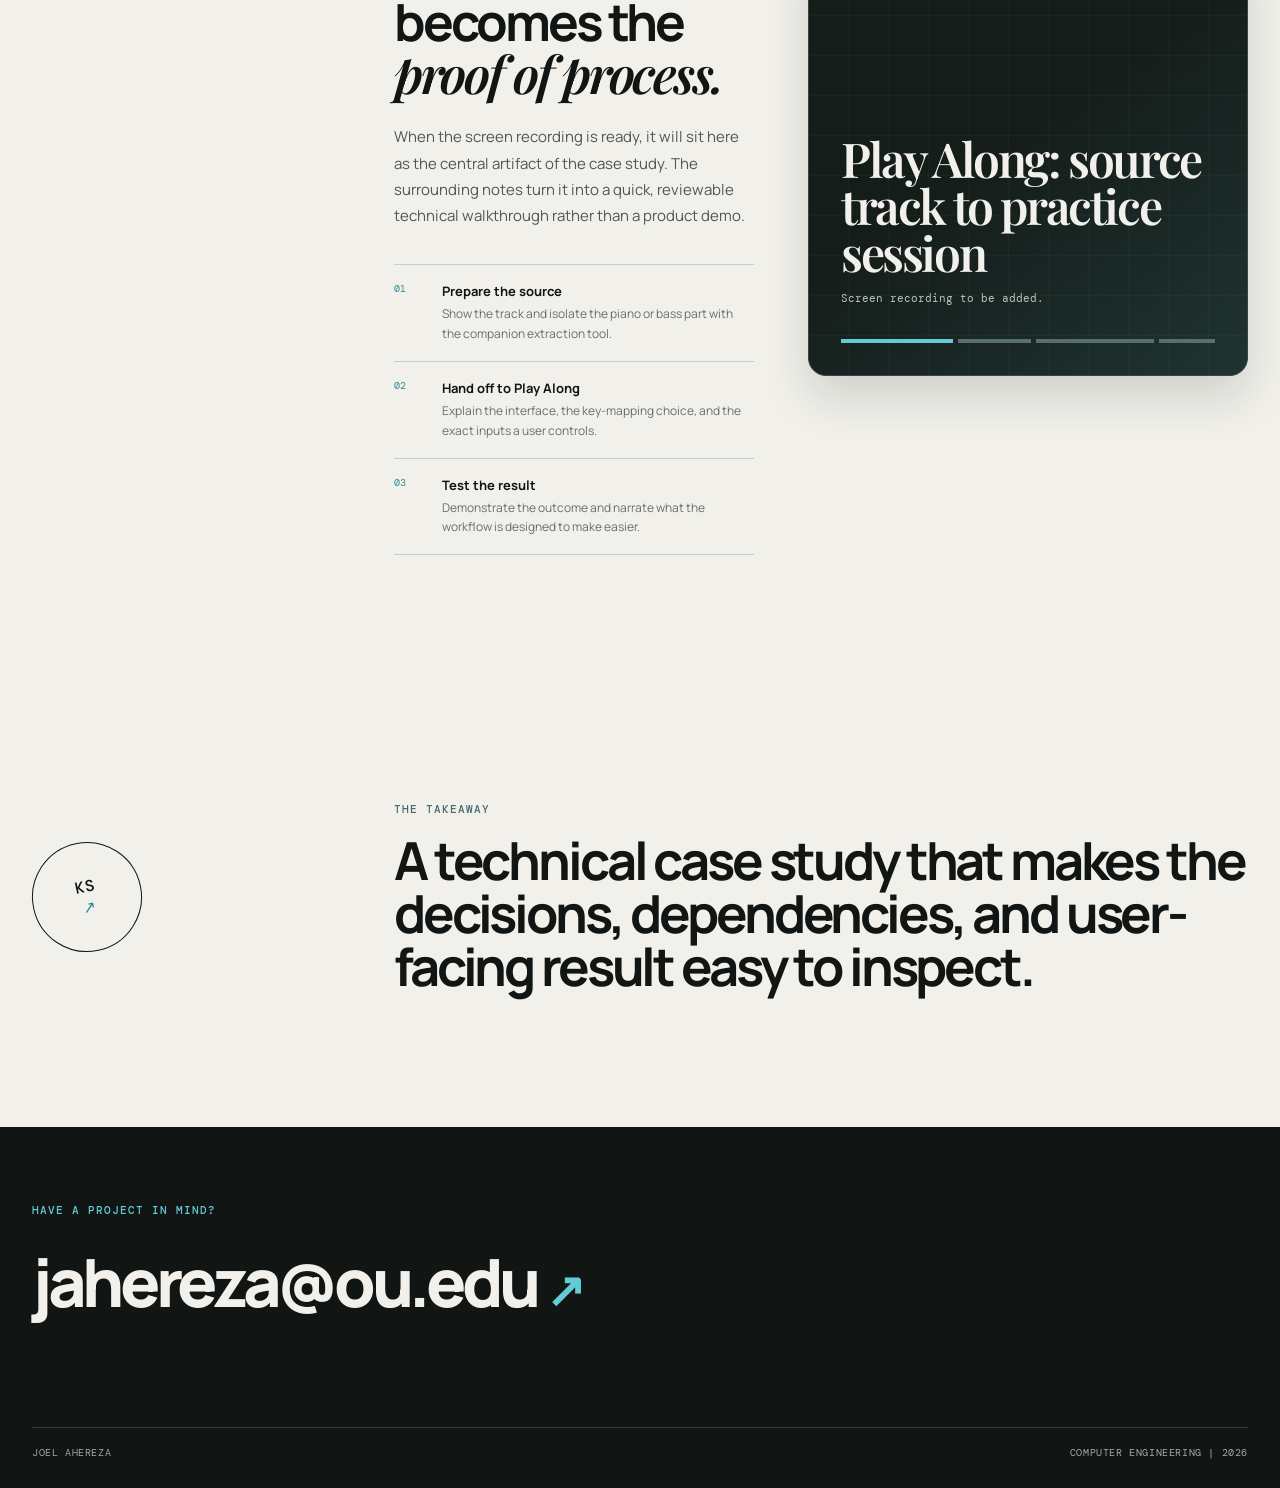
==== commit 92aad899: "Play Along 1.0" ====
--- a/index.html
+++ b/index.html
@@ -3,11 +3,11 @@
 <head>
     <meta charset="UTF-8">
     <meta name="viewport" content="width=device-width, initial-scale=1.0">
-    <meta name="description" content="Key-Shifter: a tactile approach to musical transposition by Joel Ahereza.">
-    <meta property="og:title" content="Key-Shifter | Joel Ahereza">
-    <meta property="og:description" content="A tactile approach to musical transposition.">
+    <meta name="description" content="Play Along: a technical portfolio case study documenting an audio-practice workflow.">
+    <meta property="og:title" content="Play Along | Joel Ahereza">
+    <meta property="og:description" content="A technical case study in interface design, workflow documentation, and music practice tools.">
     <meta name="theme-color" content="#111513">
-    <title>Key-Shifter | Joel Ahereza</title>
+    <title>Play Along | Joel Ahereza</title>
     <link rel="stylesheet" href="style.css">
 </head>
 
@@ -15,9 +15,10 @@
     <header class="site-header">
         <a class="wordmark" href="#top" aria-label="Joel Ahereza home">Joel Ahereza</a>
         <nav aria-label="Primary navigation">
-            <a href="#project">Project</a>
-            <a href="#process">Process</a>
-            <a href="#contact">Contact</a>
+            <a href="#project">Overview</a>
+            <a href="#demo">Mapping</a>
+            <a href="#process">Workflow</a>
+            <a href="#tutorial">Video</a>
         </nav>
         <a class="header-link" href="mailto:jahereza@ou.edu">Let's talk <span aria-hidden="true">&nearr;</span></a>
     </header>
@@ -25,17 +26,17 @@
     <main id="top">
         <section class="hero" aria-labelledby="hero-title">
             <div class="hero-copy">
-                <p class="eyebrow"><span class="pulse" aria-hidden="true"></span> Portfolio case study / 01</p>
-                <h1 id="hero-title">A new key,<br><em>without losing</em><br>your tempo.</h1>
-                <p class="hero-intro">Key-Shifter is a musical interface concept that makes transposition feel immediate, visible, and hands-on.</p>
+                <p class="eyebrow"><span class="pulse" aria-hidden="true"></span> Technical portfolio case study / 01</p>
+                <h1 id="hero-title">Play<br><em>Along.</em></h1>
+                <p class="hero-intro">A technical case study documenting an audio-practice workflow: a purpose-built interface working alongside stem extraction to make piano and bass parts easier to study.</p>
                 <div class="hero-actions">
-                    <a class="button button-primary" href="#demo">Try the live mapping <span aria-hidden="true">&darr;</span></a>
-                    <a class="text-link" href="#process">See the thinking <span aria-hidden="true">&searr;</span></a>
+                    <a class="button button-primary" href="#tutorial">View the tutorial plan <span aria-hidden="true">&darr;</span></a>
+                    <a class="text-link" href="#process">Follow the workflow <span aria-hidden="true">&searr;</span></a>
                 </div>
             </div>
 
             <div class="hero-visual hero-key-art" role="img" aria-label="A stylized piano keyboard showing a cyan target key after a transposition">
-                <span class="art-readout">C &rarr; F</span>
+                <span class="art-readout">WORKFLOW / 01</span>
                 <div class="art-keyboard" aria-hidden="true">
                     <span class="art-key">C</span><span class="art-key art-key-black">C#</span>
                     <span class="art-key">D</span><span class="art-key art-key-black">D#</span>
@@ -44,23 +45,23 @@
                     <span class="art-key art-key-black">G#</span><span class="art-key">A</span>
                     <span class="art-key art-key-black">A#</span><span class="art-key">B</span>
                 </div>
-                <div class="visual-caption"><span>Designed for clarity</span><span>01 / 03</span></div>
+                <div class="visual-caption"><span>Interface + process documentation</span><span>01 / 04</span></div>
             </div>
         </section>
 
         <section class="project-overview" id="project" aria-labelledby="project-title">
             <div class="section-label">
                 <span>01</span>
-                <span>Overview</span>
+                <span>Project framing</span>
             </div>
             <div class="overview-content">
-                <h2 id="project-title">Key-Shifter keeps the musical decision simple: <em>choose a direction, keep playing.</em></h2>
+                <h2 id="project-title">Not a product pitch. <em>A record of the technical decisions behind a usable practice workflow.</em></h2>
                 <div class="overview-details">
-                    <p>Changing keys should not interrupt a performance. This project explores a focused control surface for remapping notes while preserving a player's familiar physical relationship with the keyboard.</p>
+                    <p>Play Along is presented as evidence of technical thinking: defining a focused interaction, documenting how it fits into a larger audio workflow, and showing the path from a source track to a musician-ready practice experience.</p>
                     <dl class="project-facts">
-                        <div><dt>Focus</dt><dd>Interaction systems</dd></div>
-                        <div><dt>Medium</dt><dd>Instrument interface</dd></div>
-                        <div><dt>Approach</dt><dd>Prototype + iteration</dd></div>
+                        <div><dt>Focus</dt><dd>Workflow design</dd></div>
+                        <div><dt>Evidence</dt><dd>Guided screen recording</dd></div>
+                        <div><dt>Approach</dt><dd>Prototype + documentation</dd></div>
                     </dl>
                 </div>
             </div>
@@ -69,10 +70,10 @@
         <section class="demo-section" id="demo" aria-labelledby="demo-title">
             <div class="demo-heading">
                 <div>
-                    <p class="eyebrow">Interactive explainer</p>
-                    <h2 id="demo-title">Make the mapping tangible.</h2>
-                </div>
-                <p>Choose a shift, then play the keyboard. The note labels and tone update together: an intentionally small experiment in immediate feedback.</p>
+                    <p class="eyebrow">Interactive system probe</p>
+                    <h2 id="demo-title">Inspect the core mapping.</h2>
+                </div>
+                <p>Choose a shift, then test the keyboard. This live model gives a reviewer a quick way to inspect the central interaction rule before seeing it used in the full recorded workflow.</p>
             </div>
 
             <div class="instrument" id="instrument">
@@ -89,7 +90,7 @@
                         <button class="control-button" id="shift-down" type="button" aria-label="Lower the key by one semitone">&minus;</button>
                         <button class="control-button" id="shift-up" type="button" aria-label="Raise the key by one semitone">+</button>
                     </div>
-                    <button class="listen-button" id="play-pattern" type="button"><span class="listen-icon" aria-hidden="true">&#9654;</span> Hear a phrase</button>
+                    <button class="listen-button" id="play-pattern" type="button"><span class="listen-icon" aria-hidden="true">&#9654;</span> Test a note sequence</button>
                     <p class="keyboard-hint"><kbd>A</kbd>-<kbd>K</kbd> also play notes</p>
                 </div>
 
@@ -110,43 +111,70 @@
                         <button class="piano-key white-key" data-note="12" data-key="k" type="button" aria-label="Play C one octave higher"><span>C</span></button>
                     </div>
                 </div>
-                <p class="demo-status" id="demo-status" aria-live="polite">Ready to map a note.</p>
+                <p class="demo-status" id="demo-status" aria-live="polite">Ready to inspect the note mapping.</p>
             </div>
         </section>
 
         <section class="process-section" id="process" aria-labelledby="process-title">
             <div class="section-label section-label-light">
                 <span>02</span>
-                <span>Design principles</span>
+                <span>Workflow to document</span>
             </div>
             <div class="process-head">
-                <h2 id="process-title">Complex behavior,<br><em>calm interface.</em></h2>
-                <p>The strongest idea behind Key-Shifter is restraint: surface only the choices that matter in the moment, then make the system's response easy to understand.</p>
+                <h2 id="process-title">Show the handoffs,<br><em>not just the UI.</em></h2>
+                <p>The case study focuses on the full technical chain: source material, isolated musical part, Play Along interaction, and a recorded explanation of the choices between each step.</p>
             </div>
             <ol class="principles">
                 <li>
                     <span class="principle-number">01</span>
-                    <div><h3>Make state visible</h3><p>A clear before-and-after mapping removes guesswork. The user should always know where a note is going.</p></div>
+                    <div><h3>Begin with the musical part</h3><p>A separate source-separation program extracts the piano or bass from a track. The tutorial will start here so the audience can see why Play Along has a focused input to work with.</p></div>
                     <span class="principle-mark" aria-hidden="true">&nearr;</span>
                 </li>
                 <li>
                     <span class="principle-number">02</span>
-                    <div><h3>Favor physical intuition</h3><p>Controls follow the musician's mental model: lower, raise, play. The interaction asks for no translation layer.</p></div>
+                    <div><h3>Make the handoff explicit</h3><p>The screen recording will show what moves from extraction into Play Along, where the user makes a musical decision, and how the controls respond.</p></div>
                     <span class="principle-mark" aria-hidden="true">&nearr;</span>
                 </li>
                 <li>
                     <span class="principle-number">03</span>
-                    <div><h3>Close the feedback loop</h3><p>Labels, motion, and sound reinforce the same outcome, making experimentation feel low-risk and fast.</p></div>
+                    <div><h3>Use the recording as evidence</h3><p>Rather than claiming a capability in marketing copy, the walkthrough will let the reviewer watch the workflow, inspect the interface, and follow the result end to end.</p></div>
                     <span class="principle-mark" aria-hidden="true">&nearr;</span>
                 </li>
             </ol>
+        </section>
+
+        <section class="tutorial-section" id="tutorial" aria-labelledby="tutorial-title">
+            <div class="section-label">
+                <span>03</span>
+                <span>Walkthrough recording</span>
+            </div>
+            <div class="tutorial-content">
+                <div class="tutorial-copy">
+                    <h2 id="tutorial-title">The tutorial becomes the <em>proof of process.</em></h2>
+                    <p>When the screen recording is ready, it will sit here as the central artifact of the case study. The surrounding notes turn it into a quick, reviewable technical walkthrough rather than a product demo.</p>
+                    <ol class="tutorial-steps">
+                        <li><span>01</span><div><strong>Prepare the source</strong><p>Show the track and isolate the piano or bass part with the companion extraction tool.</p></div></li>
+                        <li><span>02</span><div><strong>Hand off to Play Along</strong><p>Explain the interface, the key-mapping choice, and the exact inputs a user controls.</p></div></li>
+                        <li><span>03</span><div><strong>Test the result</strong><p>Demonstrate the outcome and narrate what the workflow is designed to make easier.</p></div></li>
+                    </ol>
+                </div>
+                <!-- When the recording is ready, replace the empty value with its relative path, for example: assets/play-along-walkthrough.mp4 -->
+                <div class="tutorial-video" data-video-src="" aria-label="Play Along tutorial recording area">
+                    <div class="video-placeholder">
+                        <span class="video-label">Recording slot</span>
+                        <strong>Play Along: source track to practice session</strong>
+                        <p>Screen recording to be added.</p>
+                        <span class="video-timeline" aria-hidden="true"><i></i><i></i><i></i><i></i></span>
+                    </div>
+                </div>
+            </div>
         </section>
 
         <section class="outcome-section" aria-labelledby="outcome-title">
             <div class="outcome-stamp" aria-hidden="true">KS<br><span>&nearr;</span></div>
             <div>
                 <p class="eyebrow">The takeaway</p>
-                <h2 id="outcome-title">A portfolio piece about translating a technical system into a clear human experience.</h2>
+                <h2 id="outcome-title">A technical case study that makes the decisions, dependencies, and user-facing result easy to inspect.</h2>
             </div>
         </section>
     </main>
@@ -209,6 +237,19 @@
                 status.textContent = `${noteAt(note)} input maps to ${noteAt(outputNote)} output.`;
             }
 
+            function loadTutorialVideo() {
+                const slot = document.querySelector('[data-video-src]');
+                const source = slot.dataset.videoSrc.trim();
+                if (!source) return;
+                const video = document.createElement('video');
+                video.controls = true;
+                video.preload = 'metadata';
+                video.src = source;
+                video.setAttribute('aria-label', 'Play Along tutorial recording');
+                slot.replaceChildren(video);
+                slot.classList.add('has-video');
+            }
+
             keyboard.addEventListener('click', (event) => {
                 const key = event.target.closest('.piano-key');
                 if (key) playNote(Number(key.dataset.note));
@@ -229,6 +270,7 @@
             });
 
             updateShift();
+            loadTutorialVideo();
         })();
     </script>
 </body>
--- a/style.css
+++ b/style.css
@@ -168,7 +168,7 @@
     align-self: flex-end;
     color: var(--cyan);
     font-family: "DM Mono", monospace;
-    font-size: clamp(28px, 4vw, 46px);
+    font-size: clamp(20px, 3vw, 34px);
     font-weight: 500;
     letter-spacing: -.08em;
 }
@@ -209,9 +209,44 @@
     box-shadow: 2px 5px 5px rgba(0, 0, 0, .45);
 }
 
+.tutorial-section {
+    width: min(1400px, calc(100% - 64px));
+    margin: auto;
+    padding: 100px 0 112px;
+    display: grid;
+    grid-template-columns: .28fr .72fr;
+    gap: 30px;
+    border-top: 1px solid var(--line);
+}
+.tutorial-content { display: grid; grid-template-columns: .9fr 1.1fr; gap: 54px; align-items: start; }
+.tutorial-copy h2 { margin: 0 0 24px; font-size: clamp(34px, 4vw, 58px); }
+.tutorial-copy > p { margin: 0; color: #4e5853; font-size: 15px; line-height: 1.75; }
+.tutorial-steps { margin: 35px 0 0; padding: 0; list-style: none; border-top: 1px solid var(--line); }
+.tutorial-steps li { display: grid; grid-template-columns: 34px 1fr; gap: 14px; padding: 17px 0; border-bottom: 1px solid var(--line); }
+.tutorial-steps li > span { color: #2f8b92; font-family: "DM Mono", monospace; font-size: 10px; }
+.tutorial-steps strong { display: block; margin-bottom: 4px; font-size: 13px; }
+.tutorial-steps p { margin: 0; color: #65706a; font-size: 12px; line-height: 1.65; }
+.tutorial-video { position: relative; display: grid; min-height: 430px; overflow: hidden; border: 1px solid #39453f; border-radius: var(--radius); background: #151d1a; box-shadow: 0 22px 46px rgba(24, 31, 27, .15); }
+.video-placeholder { display: flex; min-height: inherit; padding: 32px; flex-direction: column; justify-content: flex-end; color: var(--paper); background: linear-gradient(145deg, transparent 45%, rgba(99, 203, 213, .13)), repeating-linear-gradient(0deg, transparent 0 39px, rgba(223, 242, 242, .06) 40px), repeating-linear-gradient(90deg, transparent 0 39px, rgba(223, 242, 242, .06) 40px); }
+.video-label { margin-bottom: auto; color: var(--cyan); font-family: "DM Mono", monospace; font-size: 10px; letter-spacing: .1em; text-transform: uppercase; }
+.video-placeholder strong { max-width: 450px; font-family: "Playfair Display", Georgia, serif; font-size: clamp(30px, 4vw, 48px); font-weight: 600; letter-spacing: -.05em; line-height: .98; }
+.video-placeholder p { margin: 15px 0 0; color: #b6c5bd; font-family: "DM Mono", monospace; font-size: 11px; }
+.video-timeline { display: grid; grid-template-columns: 2fr 1.3fr 2.1fr 1fr; gap: 5px; margin-top: 34px; }
+.video-timeline i { display: block; height: 4px; background: #56706e; }
+.video-timeline i:first-child { background: var(--cyan); }
+.tutorial-video video { width: 100%; height: 100%; display: block; object-fit: cover; background: #0c100e; }
+
+@media (max-width: 900px) {
+    .tutorial-section { grid-template-columns: 1fr; gap: 42px; }
+    .tutorial-content { grid-template-columns: 1fr; max-width: 760px; }
+}
+
 @media (max-width: 620px) {
     .hero-key-art { min-height: 360px; padding: 18px; }
     .art-keyboard { min-height: 220px; padding: 9px; gap: 2px; }
     .art-key { height: 162px; padding-bottom: 8px; font-size: 7px; }
     .art-key-black { height: 98px; }
-}
+    .tutorial-section { width: min(100% - 40px, 1400px); padding: 70px 0 76px; }
+    .tutorial-video { min-height: 320px; }
+    .video-placeholder { padding: 20px; }
+}
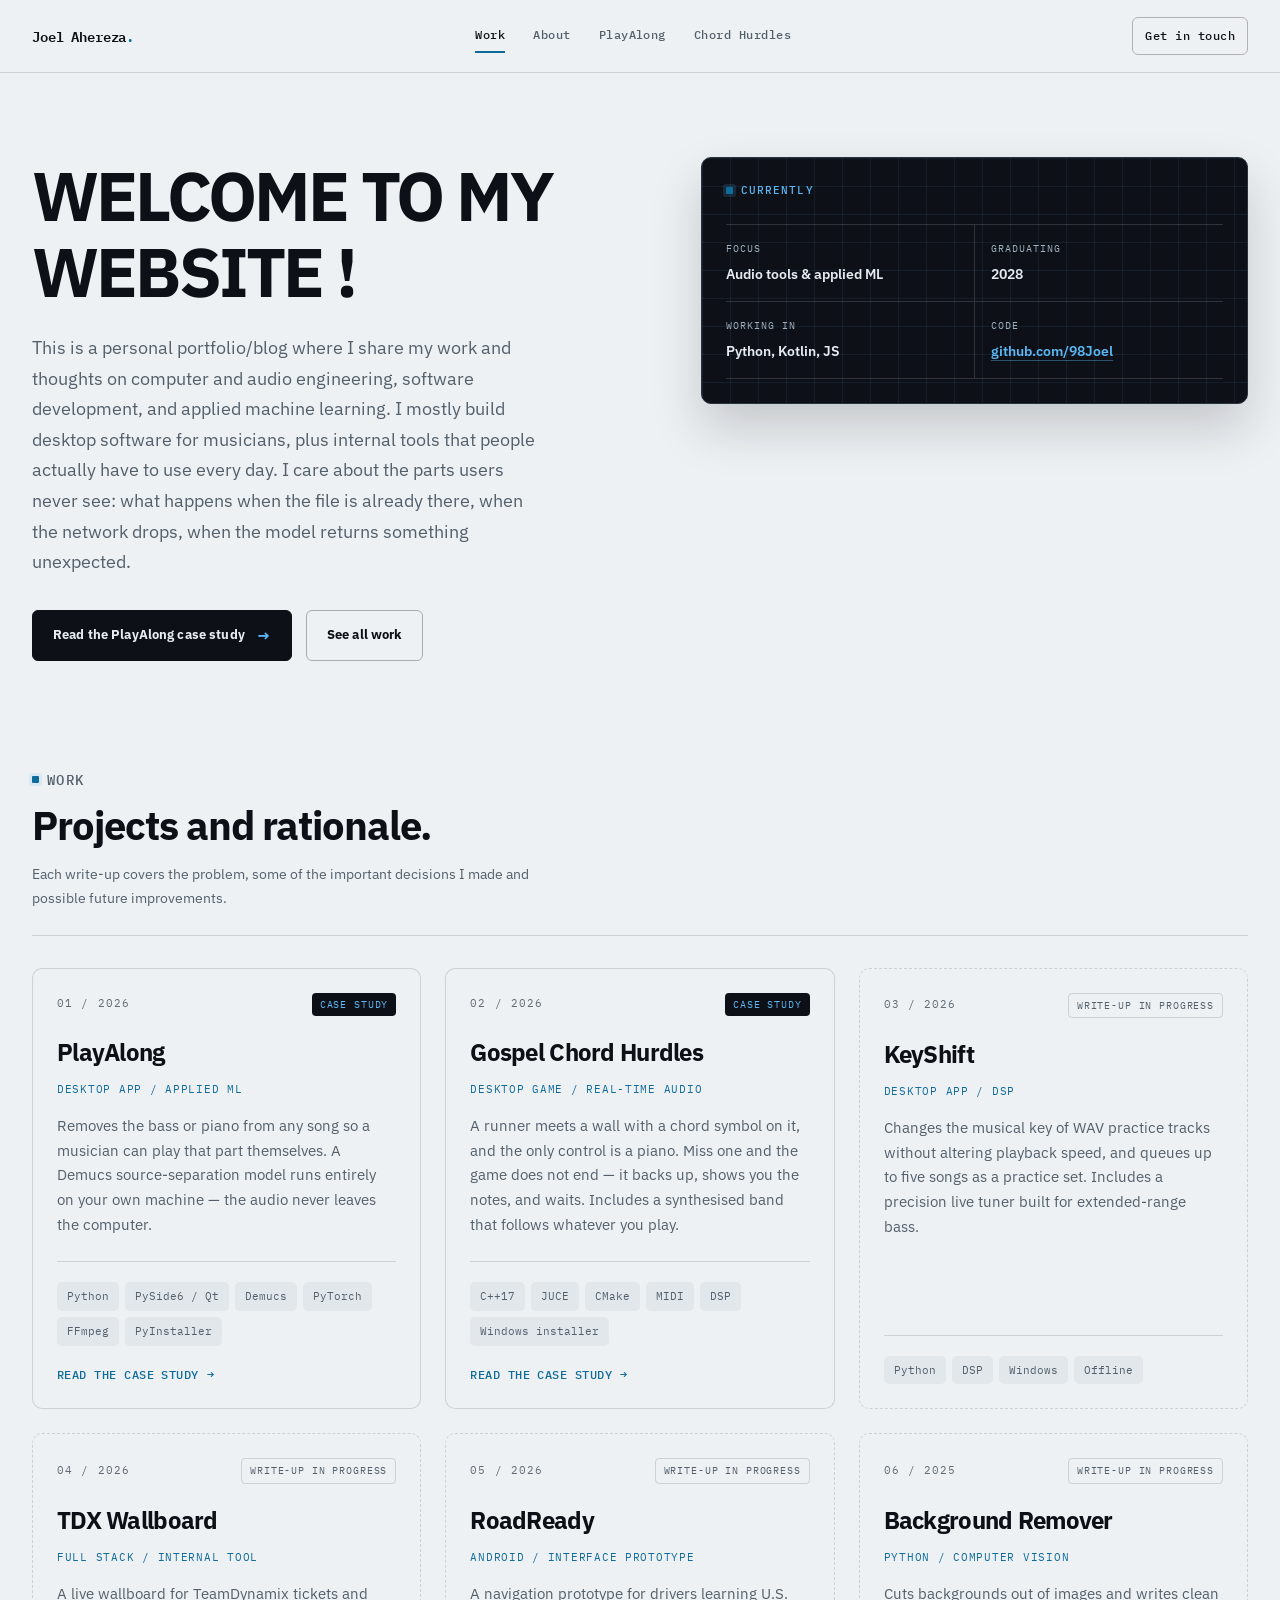
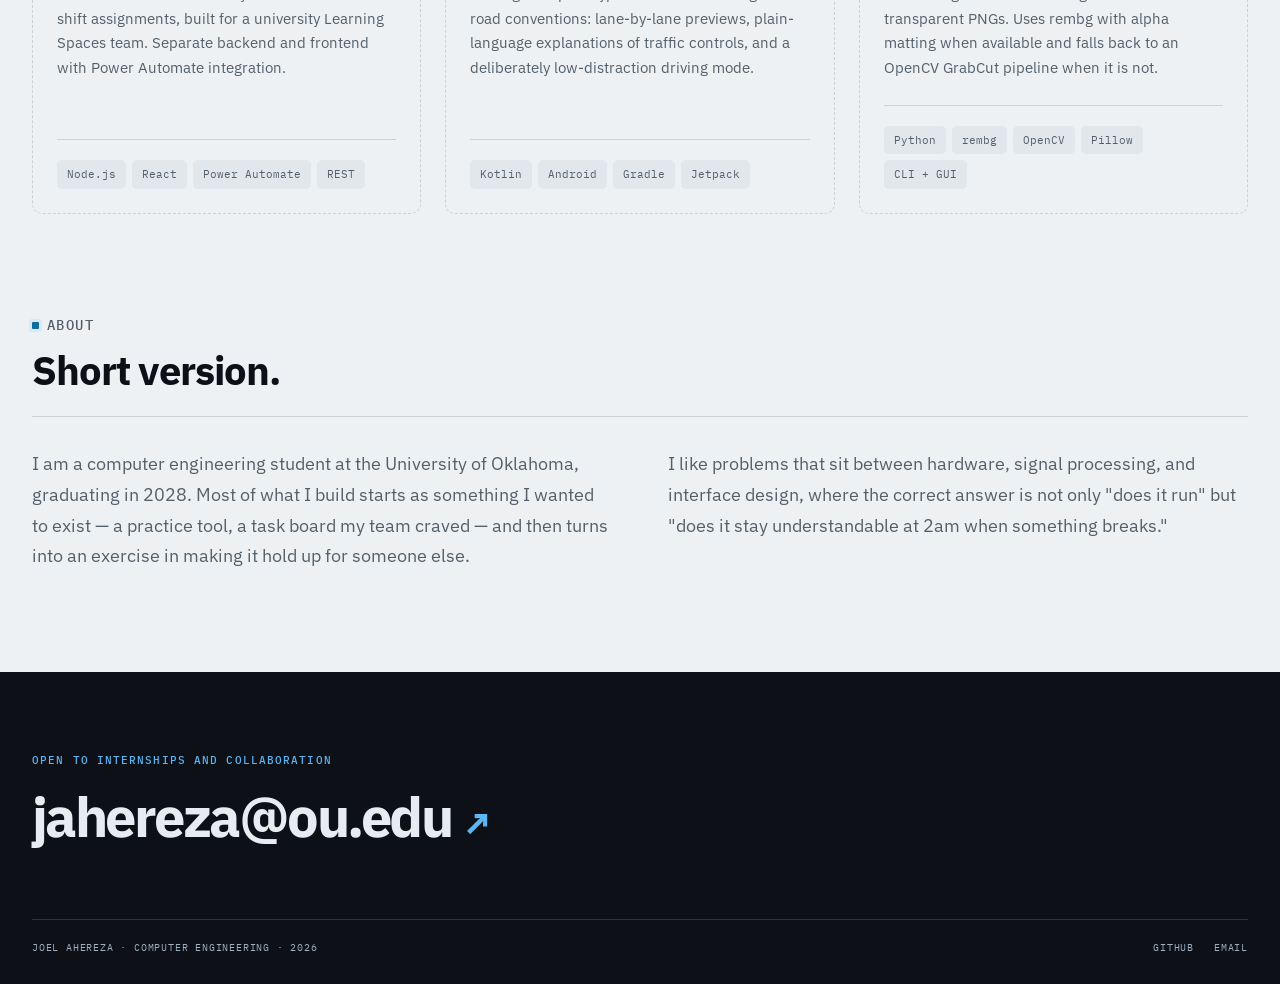
==== commit 0965d20e: "Website V1.1 Anything and everything up to this point !! It is about to undergo an overhaul !!" ====
--- a/index.html
+++ b/index.html
@@ -3,275 +3,134 @@
 <head>
     <meta charset="UTF-8">
     <meta name="viewport" content="width=device-width, initial-scale=1.0">
-    <meta name="description" content="Play Along: a technical portfolio case study documenting an audio-practice workflow.">
-    <meta property="og:title" content="Play Along | Joel Ahereza">
-    <meta property="og:description" content="A technical case study in interface design, workflow documentation, and music practice tools.">
-    <meta name="theme-color" content="#111513">
-    <title>Play Along | Joel Ahereza</title>
-    <link rel="stylesheet" href="style.css">
+    <title>Joel Ahereza | Computer Engineering</title>
+    <meta name="description" content="Computer engineering portfolio of Joel Ahereza — desktop applications, applied machine learning, and audio tools built for musicians.">
+    <meta name="theme-color" content="#0d1117">
+    <meta property="og:type" content="website">
+    <meta property="og:title" content="Joel Ahereza | Computer Engineering">
+    <meta property="og:description" content="Desktop applications, applied machine learning, and audio tools — with the engineering decisions written down.">
+    <link rel="preconnect" href="https://fonts.googleapis.com">
+    <link rel="preconnect" href="https://fonts.gstatic.com" crossorigin>
+    <!-- ?v= is a cache buster. Bump it after editing CSS/JS or browsers
+         (and GitHub Pages' CDN) will keep serving the old file. -->
+    <link rel="stylesheet" href="assets/css/site.css?v=10">
 </head>
 
 <body>
+    <a class="skip-link" href="#main">Skip to content</a>
+
     <header class="site-header">
-        <a class="wordmark" href="#top" aria-label="Joel Ahereza home">Joel Ahereza</a>
-        <nav aria-label="Primary navigation">
-            <a href="#project">Overview</a>
-            <a href="#demo">Mapping</a>
-            <a href="#process">Workflow</a>
-            <a href="#tutorial">Video</a>
-        </nav>
-        <a class="header-link" href="mailto:jahereza@ou.edu">Let's talk <span aria-hidden="true">&nearr;</span></a>
+        <div class="header-inner">
+            <a class="wordmark" href="index.html">Joel Ahereza<span class="dot">.</span></a>
+            <nav class="site-nav" aria-label="Primary">
+                <a href="#work" aria-current="page">Work</a>
+                <a href="#about">About</a>
+                <a href="projects/play-along.html">PlayAlong</a>
+                <a href="projects/gospel-chord-hurdles.html">Chord Hurdles</a>
+            </nav>
+            <a class="header-cta" href="mailto:jahereza@ou.edu">Get in touch</a>
+        </div>
     </header>
 
-    <main id="top">
-        <section class="hero" aria-labelledby="hero-title">
-            <div class="hero-copy">
-                <p class="eyebrow"><span class="pulse" aria-hidden="true"></span> Technical portfolio case study / 01</p>
-                <h1 id="hero-title">Play<br><em>Along.</em></h1>
-                <p class="hero-intro">A technical case study documenting an audio-practice workflow: a purpose-built interface working alongside stem extraction to make piano and bass parts easier to study.</p>
+    <main id="main">
+        <section class="home-hero">
+            <div>
+                <h1>WELCOME TO MY WEBSITE !</h1>
+                <p class="lede">
+                    This is a personal portfolio/blog where I share my work and thoughts on computer and audio
+                    engineering, software development, and applied machine learning.
+                    I mostly build desktop software for musicians, plus internal tools that people
+                    actually have to use every day. I care about the parts users never see:
+                    what happens when the file is already there, when the network drops,
+                    when the model returns something unexpected.
+                </p>
                 <div class="hero-actions">
-                    <a class="button button-primary" href="#tutorial">View the tutorial plan <span aria-hidden="true">&darr;</span></a>
-                    <a class="text-link" href="#process">Follow the workflow <span aria-hidden="true">&searr;</span></a>
+                    <a class="btn btn-primary" href="projects/play-along.html">
+                        Read the PlayAlong case study <span class="arrow" aria-hidden="true">&rarr;</span>
+                    </a>
+                    <a class="btn btn-secondary" href="#work">See all work</a>
                 </div>
             </div>
 
-            <div class="hero-visual hero-key-art" role="img" aria-label="A stylized piano keyboard showing a cyan target key after a transposition">
-                <span class="art-readout">WORKFLOW / 01</span>
-                <div class="art-keyboard" aria-hidden="true">
-                    <span class="art-key">C</span><span class="art-key art-key-black">C#</span>
-                    <span class="art-key">D</span><span class="art-key art-key-black">D#</span>
-                    <span class="art-key">E</span><span class="art-key">F</span>
-                    <span class="art-key art-key-black">F#</span><span class="art-key">G</span>
-                    <span class="art-key art-key-black">G#</span><span class="art-key">A</span>
-                    <span class="art-key art-key-black">A#</span><span class="art-key">B</span>
+            <aside class="hero-card">
+                <p class="eyebrow"><span class="pulse" aria-hidden="true"></span> Currently</p>
+                <dl>
+                    <div>
+                        <dt>Focus</dt>
+                        <dd>Audio tools &amp; applied ML</dd>
+                    </div>
+                    <div>
+                        <dt>Graduating</dt>
+                        <dd>2028</dd>
+                    </div>
+                    <div>
+                        <dt>Working in</dt>
+                        <dd>Python, Kotlin, JS</dd>
+                    </div>
+                    <div>
+                        <dt>Code</dt>
+                        <dd><a href="https://github.com/98Joel">github.com/98Joel</a></dd>
+                    </div>
+                </dl>
+            </aside>
+        </section>
+
+        <section class="work-section" id="work">
+            <div class="work-head">
+                <div>
+                    <p class="eyebrow"><span class="pulse" aria-hidden="true"></span> Work</p>
+                    <h2>Projects and rationale.</h2>
+                
+                <p class="lede">
+                    Each write-up covers the problem, some of the important decisions I made and possible future improvements.
+                </p>
                 </div>
-                <div class="visual-caption"><span>Interface + process documentation</span><span>01 / 04</span></div>
+            </div>
+
+            <div class="project-grid" id="project-grid">
+                <noscript>
+                    <p><a href="projects/play-along.html">PlayAlong — remove the bass or piano from any song.</a></p>
+                    <p><a href="projects/gospel-chord-hurdles.html">Gospel Chord Hurdles — a game you play with a piano.</a></p>
+                </noscript>
             </div>
         </section>
 
-        <section class="project-overview" id="project" aria-labelledby="project-title">
-            <div class="section-label">
-                <span>01</span>
-                <span>Project framing</span>
-            </div>
-            <div class="overview-content">
-                <h2 id="project-title">Not a product pitch. <em>A record of the technical decisions behind a usable practice workflow.</em></h2>
-                <div class="overview-details">
-                    <p>Play Along is presented as evidence of technical thinking: defining a focused interaction, documenting how it fits into a larger audio workflow, and showing the path from a source track to a musician-ready practice experience.</p>
-                    <dl class="project-facts">
-                        <div><dt>Focus</dt><dd>Workflow design</dd></div>
-                        <div><dt>Evidence</dt><dd>Guided screen recording</dd></div>
-                        <div><dt>Approach</dt><dd>Prototype + documentation</dd></div>
-                    </dl>
+        <section class="work-section is-tight" id="about">
+            <div class="work-head">
+                <div>
+                    <p class="eyebrow"><span class="pulse" aria-hidden="true"></span> About</p>
+                    <h2>Short version.</h2>
                 </div>
             </div>
-        </section>
-
-        <section class="demo-section" id="demo" aria-labelledby="demo-title">
-            <div class="demo-heading">
-                <div>
-                    <p class="eyebrow">Interactive system probe</p>
-                    <h2 id="demo-title">Inspect the core mapping.</h2>
-                </div>
-                <p>Choose a shift, then test the keyboard. This live model gives a reviewer a quick way to inspect the central interaction rule before seeing it used in the full recorded workflow.</p>
-            </div>
-
-            <div class="instrument" id="instrument">
-                <div class="instrument-topline">
-                    <div>
-                        <span class="instrument-label">Current mapping</span>
-                        <strong id="mapping-output" aria-live="polite">C &rarr; C</strong>
-                    </div>
-                    <div class="shift-readout" aria-live="polite"><span id="shift-value">+/- 0</span> semitones</div>
-                </div>
-
-                <div class="instrument-controls">
-                    <div class="shift-controls" role="group" aria-label="Transposition controls">
-                        <button class="control-button" id="shift-down" type="button" aria-label="Lower the key by one semitone">&minus;</button>
-                        <button class="control-button" id="shift-up" type="button" aria-label="Raise the key by one semitone">+</button>
-                    </div>
-                    <button class="listen-button" id="play-pattern" type="button"><span class="listen-icon" aria-hidden="true">&#9654;</span> Test a note sequence</button>
-                    <p class="keyboard-hint"><kbd>A</kbd>-<kbd>K</kbd> also play notes</p>
-                </div>
-
-                <div class="keyboard-shell">
-                    <div class="keyboard" id="keyboard" role="group" aria-label="Playable piano keyboard">
-                        <button class="piano-key white-key" data-note="0" data-key="a" type="button" aria-label="Play C"><span>C</span></button>
-                        <button class="piano-key black-key black-1" data-note="1" data-key="w" type="button" aria-label="Play C sharp"><span>C#</span></button>
-                        <button class="piano-key white-key" data-note="2" data-key="s" type="button" aria-label="Play D"><span>D</span></button>
-                        <button class="piano-key black-key black-2" data-note="3" data-key="e" type="button" aria-label="Play D sharp"><span>D#</span></button>
-                        <button class="piano-key white-key" data-note="4" data-key="d" type="button" aria-label="Play E"><span>E</span></button>
-                        <button class="piano-key white-key" data-note="5" data-key="f" type="button" aria-label="Play F"><span>F</span></button>
-                        <button class="piano-key black-key black-4" data-note="6" data-key="t" type="button" aria-label="Play F sharp"><span>F#</span></button>
-                        <button class="piano-key white-key" data-note="7" data-key="g" type="button" aria-label="Play G"><span>G</span></button>
-                        <button class="piano-key black-key black-5" data-note="8" data-key="y" type="button" aria-label="Play G sharp"><span>G#</span></button>
-                        <button class="piano-key white-key" data-note="9" data-key="h" type="button" aria-label="Play A"><span>A</span></button>
-                        <button class="piano-key black-key black-6" data-note="10" data-key="u" type="button" aria-label="Play A sharp"><span>A#</span></button>
-                        <button class="piano-key white-key" data-note="11" data-key="j" type="button" aria-label="Play B"><span>B</span></button>
-                        <button class="piano-key white-key" data-note="12" data-key="k" type="button" aria-label="Play C one octave higher"><span>C</span></button>
-                    </div>
-                </div>
-                <p class="demo-status" id="demo-status" aria-live="polite">Ready to inspect the note mapping.</p>
-            </div>
-        </section>
-
-        <section class="process-section" id="process" aria-labelledby="process-title">
-            <div class="section-label section-label-light">
-                <span>02</span>
-                <span>Workflow to document</span>
-            </div>
-            <div class="process-head">
-                <h2 id="process-title">Show the handoffs,<br><em>not just the UI.</em></h2>
-                <p>The case study focuses on the full technical chain: source material, isolated musical part, Play Along interaction, and a recorded explanation of the choices between each step.</p>
-            </div>
-            <ol class="principles">
-                <li>
-                    <span class="principle-number">01</span>
-                    <div><h3>Begin with the musical part</h3><p>A separate source-separation program extracts the piano or bass from a track. The tutorial will start here so the audience can see why Play Along has a focused input to work with.</p></div>
-                    <span class="principle-mark" aria-hidden="true">&nearr;</span>
-                </li>
-                <li>
-                    <span class="principle-number">02</span>
-                    <div><h3>Make the handoff explicit</h3><p>The screen recording will show what moves from extraction into Play Along, where the user makes a musical decision, and how the controls respond.</p></div>
-                    <span class="principle-mark" aria-hidden="true">&nearr;</span>
-                </li>
-                <li>
-                    <span class="principle-number">03</span>
-                    <div><h3>Use the recording as evidence</h3><p>Rather than claiming a capability in marketing copy, the walkthrough will let the reviewer watch the workflow, inspect the interface, and follow the result end to end.</p></div>
-                    <span class="principle-mark" aria-hidden="true">&nearr;</span>
-                </li>
-            </ol>
-        </section>
-
-        <section class="tutorial-section" id="tutorial" aria-labelledby="tutorial-title">
-            <div class="section-label">
-                <span>03</span>
-                <span>Walkthrough recording</span>
-            </div>
-            <div class="tutorial-content">
-                <div class="tutorial-copy">
-                    <h2 id="tutorial-title">The tutorial becomes the <em>proof of process.</em></h2>
-                    <p>When the screen recording is ready, it will sit here as the central artifact of the case study. The surrounding notes turn it into a quick, reviewable technical walkthrough rather than a product demo.</p>
-                    <ol class="tutorial-steps">
-                        <li><span>01</span><div><strong>Prepare the source</strong><p>Show the track and isolate the piano or bass part with the companion extraction tool.</p></div></li>
-                        <li><span>02</span><div><strong>Hand off to Play Along</strong><p>Explain the interface, the key-mapping choice, and the exact inputs a user controls.</p></div></li>
-                        <li><span>03</span><div><strong>Test the result</strong><p>Demonstrate the outcome and narrate what the workflow is designed to make easier.</p></div></li>
-                    </ol>
-                </div>
-                <!-- When the recording is ready, replace the empty value with its relative path, for example: assets/play-along-walkthrough.mp4 -->
-                <div class="tutorial-video" data-video-src="" aria-label="Play Along tutorial recording area">
-                    <div class="video-placeholder">
-                        <span class="video-label">Recording slot</span>
-                        <strong>Play Along: source track to practice session</strong>
-                        <p>Screen recording to be added.</p>
-                        <span class="video-timeline" aria-hidden="true"><i></i><i></i><i></i><i></i></span>
-                    </div>
-                </div>
-            </div>
-        </section>
-
-        <section class="outcome-section" aria-labelledby="outcome-title">
-            <div class="outcome-stamp" aria-hidden="true">KS<br><span>&nearr;</span></div>
-            <div>
-                <p class="eyebrow">The takeaway</p>
-                <h2 id="outcome-title">A technical case study that makes the decisions, dependencies, and user-facing result easy to inspect.</h2>
+            <div class="about-grid">
+                <p class="lede">
+                    I am a computer engineering student at the University of Oklahoma,
+                    graduating in 2028. Most of what I build starts as something I wanted
+                    to exist — a practice tool, a task board my team craved — and
+                    then turns into an exercise in making it hold up for someone else.
+                </p>
+                <p class="lede">
+                    I like problems that sit between hardware, signal processing, and
+                    interface design, where the correct answer is not only "does it run"
+                    but "does it stay understandable at 2am when something breaks."
+                </p>
             </div>
         </section>
     </main>
 
-    <footer id="contact">
-        <p class="footer-kicker">Have a project in mind?</p>
-        <a class="footer-email" href="mailto:jahereza@ou.edu">jahereza@ou.edu <span aria-hidden="true">&nearr;</span></a>
-        <div class="footer-bottom"><span>Joel Ahereza</span><span>Computer Engineering | 2026</span></div>
+    <footer class="site-footer">
+        <p class="eyebrow footer-kicker">Open to internships and collaboration</p>
+        <a class="footer-email" href="mailto:jahereza@ou.edu">jahereza@ou.edu <span class="arrow" aria-hidden="true">&nearr;</span></a>
+        <div class="footer-bottom">
+            <span>Joel Ahereza &middot; Computer Engineering &middot; 2026</span>
+            <div class="footer-links">
+                <a href="https://github.com/98Joel">GitHub</a>
+                <a href="mailto:jahereza@ou.edu">Email</a>
+            </div>
+        </div>
     </footer>
 
-    <script>
-        (() => {
-            const noteNames = ['C', 'C#', 'D', 'D#', 'E', 'F', 'F#', 'G', 'G#', 'A', 'A#', 'B'];
-            const keyboard = document.getElementById('keyboard');
-            const shiftValue = document.getElementById('shift-value');
-            const mappingOutput = document.getElementById('mapping-output');
-            const status = document.getElementById('demo-status');
-            const downButton = document.getElementById('shift-down');
-            const upButton = document.getElementById('shift-up');
-            const patternButton = document.getElementById('play-pattern');
-            let shift = 0;
-            let audioContext;
-            const noteAt = (index) => noteNames[((index % 12) + 12) % 12];
-            const signedShift = () => shift === 0 ? '+/- 0' : `${shift > 0 ? '+' : '-'}${Math.abs(shift)}`;
-
-            function updateShift() {
-                shiftValue.textContent = signedShift();
-                mappingOutput.textContent = `C \u2192 ${noteAt(shift)}`;
-                status.textContent = `Mapping set: C now plays as ${noteAt(shift)}.`;
-                downButton.disabled = shift === -6;
-                upButton.disabled = shift === 6;
-            }
-
-            function playNote(note, duration = 0.55) {
-                const outputNote = note + shift;
-                const key = keyboard.querySelector(`[data-note="${note}"]`);
-                if (key) {
-                    key.classList.add('is-playing');
-                    window.setTimeout(() => key.classList.remove('is-playing'), duration * 1000);
-                }
-
-                const AudioContext = window.AudioContext || window.webkitAudioContext;
-                if (!AudioContext) {
-                    status.textContent = `Input ${noteAt(note)} maps to ${noteAt(outputNote)}.`;
-                    return;
-                }
-                audioContext = audioContext || new AudioContext();
-                const now = audioContext.currentTime;
-                const oscillator = audioContext.createOscillator();
-                const gain = audioContext.createGain();
-                const frequency = 261.63 * Math.pow(2, outputNote / 12);
-                oscillator.type = 'triangle';
-                oscillator.frequency.setValueAtTime(frequency, now);
-                gain.gain.setValueAtTime(0.0001, now);
-                gain.gain.exponentialRampToValueAtTime(0.17, now + 0.018);
-                gain.gain.exponentialRampToValueAtTime(0.0001, now + duration);
-                oscillator.connect(gain).connect(audioContext.destination);
-                oscillator.start(now);
-                oscillator.stop(now + duration + 0.03);
-                status.textContent = `${noteAt(note)} input maps to ${noteAt(outputNote)} output.`;
-            }
-
-            function loadTutorialVideo() {
-                const slot = document.querySelector('[data-video-src]');
-                const source = slot.dataset.videoSrc.trim();
-                if (!source) return;
-                const video = document.createElement('video');
-                video.controls = true;
-                video.preload = 'metadata';
-                video.src = source;
-                video.setAttribute('aria-label', 'Play Along tutorial recording');
-                slot.replaceChildren(video);
-                slot.classList.add('has-video');
-            }
-
-            keyboard.addEventListener('click', (event) => {
-                const key = event.target.closest('.piano-key');
-                if (key) playNote(Number(key.dataset.note));
-            });
-            downButton.addEventListener('click', () => { shift -= 1; updateShift(); });
-            upButton.addEventListener('click', () => { shift += 1; updateShift(); });
-            patternButton.addEventListener('click', () => {
-                [0, 4, 7, 12].forEach((note, index) => window.setTimeout(() => playNote(note, 0.46), index * 220));
-                status.textContent = `Playing a mapped C major phrase at ${signedShift()} semitones.`;
-            });
-            window.addEventListener('keydown', (event) => {
-                if (event.repeat || ['INPUT', 'TEXTAREA'].includes(document.activeElement.tagName)) return;
-                const key = keyboard.querySelector(`[data-key="${event.key.toLowerCase()}"]`);
-                if (key) {
-                    event.preventDefault();
-                    playNote(Number(key.dataset.note));
-                }
-            });
-
-            updateShift();
-            loadTutorialVideo();
-        })();
-    </script>
+    <script src="assets/js/projects.js?v=10"></script>
+    <script src="assets/js/home.js?v=10"></script>
 </body>
 </html>
--- a/assets/css/site.css
+++ b/assets/css/site.css
@@ -0,0 +1,570 @@
+/* ============================================================================
+   site.css — shared design system
+   Two neutrals + one accent. Restrained on purpose: the work is the color.
+
+   The look is meant to read as instrumentation, not editorial: cool graphite
+   and slate rather than warm paper, a technical blue rather than a soft teal,
+   hairline rules and small monospace labels everywhere a value is being
+   reported. There is deliberately no serif face in the stack — emphasis is
+   carried by colour and by the monospace, never by an italic flourish.
+   ========================================================================= */
+
+@import url('https://fonts.googleapis.com/css2?family=IBM+Plex+Mono:wght@400;500;600&family=IBM+Plex+Sans:wght@400;500;600;700&display=swap');
+
+:root {
+    /* Surfaces */
+    --ink:        #0d1117;
+    --ink-2:      #161c24;
+    --ink-3:      #28323d;
+    --deep:       #14202c;    /* the second dark surface, a shade bluer */
+    --paper:      #eef1f4;
+    --paper-2:    #e2e7ec;
+    --line:       rgba(13, 17, 23, .14);
+    --line-dark:  rgba(230, 236, 242, .16);
+
+    /* Text — every value below is AA or better on its intended surface */
+    --text:        #0d1117;
+    --text-muted:  #53606b;   /* 5.7:1 on paper */
+    --text-dim:    #616c76;   /* 4.7:1 on paper */
+    --on-dark:     #e6ecf2;
+    --on-dark-mut: #9fb0c0;   /* 8.5:1 on ink, 7.4:1 on deep */
+    --deep-mut:    #b8c8d6;   /* body text on --deep, 9.6:1 */
+
+    /* Accent */
+    --accent:      #5ab6f5;   /* 8.5:1 on ink — dark surfaces */
+    --accent-ink:  #0e6b9c;   /* 5.1:1 on paper — safe for text/links */
+    --accent-soft: rgba(90, 182, 245, .14);
+    --on-accent:   #04121c;   /* text sitting on a filled accent block */
+
+    /* Leading. Four values, and every rule picks one of them — nothing gets a
+       bespoke 1.65 / 1.68 / 1.75. The rule of thumb: the longer the line, the
+       more air it needs, so running prose is loosest and single-line UI
+       labels are tightest.
+
+         display  h1, h2, and any number set large
+         heading  h3, h4, sub-heads, pull-quotes — short but they can wrap
+         ui       one- or two-line labels, meta, table cells, buttons
+         prose    running body copy at any size */
+    --lh-display: 1.1;
+    --lh-heading: 1.4;
+    --lh-ui:      1.6;
+    --lh-prose:   1.7;
+
+    /* Vertical rhythm: every margin, padding and gap is a multiple of 4px —
+       4, 8, 12, 16, 20, 24, 32, 40, 48, 56, 64, 72, 80, 88, 96. Inside a
+       control (button padding, chip padding, icon gaps) a half-step of 6, 10
+       or 14 is allowed, because those are sized to a tap target rather than
+       to the page grid. 1–3px only ever means a hairline or an optical nudge.
+       Nothing else. It is the reason blocks line up down the page. */
+
+    --radius:    10px;
+    --radius-sm: 6px;
+
+    /* One gutter drives everything. --shell is the centred content column;
+       --bleed-pad is the inset a full-bleed section pads itself by. They
+       resolve to the same left edge at every width, which is what keeps the
+       light sections, the dark sections and the footer lined up. Previously
+       these were two separate hard-coded numbers and drifted apart below
+       940px. Change --gutter alone to move all of them. */
+    --gutter:    32px;
+    --measure:   1280px;
+    --shell:     min(var(--measure), calc(100% - (var(--gutter) * 2)));
+    --bleed-pad: max(var(--gutter), calc((100% - var(--measure)) / 2));
+
+    --mono: "IBM Plex Mono", ui-monospace, "SFMono-Regular", Consolas, monospace;
+    --sans: "IBM Plex Sans", "Segoe UI", system-ui, sans-serif;
+}
+
+*, *::before, *::after { box-sizing: border-box; }
+
+/* The header is sticky, so an anchor jump has to stop short of it or the
+   heading you asked for lands underneath the nav bar. */
+html {
+    scroll-behavior: smooth;
+    scroll-padding-top: 96px;
+}
+
+body {
+    margin: 0;
+    background: var(--paper);
+    color: var(--text);
+    font-family: var(--sans);
+    font-size: 16px;
+    line-height: var(--lh-ui);
+    -webkit-font-smoothing: antialiased;
+    text-rendering: optimizeLegibility;
+}
+
+img, video, canvas { max-width: 100%; }
+a { color: inherit; }
+button { font: inherit; color: inherit; }
+h1, h2, h3, h4, p, ul, ol, figure { margin-top: 0; }
+
+/* h3 used to share the display leading with h1/h2. At 17–21px that is far too
+   tight the moment a heading wraps to a second line, which most of the
+   sub-heads on the case studies do. */
+h1, h2 { line-height: var(--lh-display); letter-spacing: -.025em; }
+h3, h4 { line-height: var(--lh-heading); letter-spacing: -.02em; }
+
+/* <em> in a heading is the one emphasis device on the site. It used to be a
+   serif italic, which read as editorial; it is now the same face in the
+   accent colour, so the stress is a highlight rather than a flourish. */
+em { font-style: normal; }
+h1 em, h2 em, h3 em { color: var(--accent-ink); }
+.dark-section :is(h1, h2, h3) em,
+.deep-section :is(h1, h2, h3) em { color: var(--accent); }
+
+/* Focus: one consistent, unmissable ring everywhere. */
+:focus-visible {
+    outline: 3px solid var(--accent-ink);
+    outline-offset: 3px;
+    border-radius: 3px;
+}
+.on-dark :focus-visible,
+.dark-section :focus-visible,
+.deep-section :focus-visible,
+.hero-card :focus-visible,
+.site-footer :focus-visible { outline-color: var(--accent); }
+
+.skip-link {
+    position: absolute;
+    top: -100px;
+    left: 16px;
+    z-index: 99;
+    padding: 12px 20px;
+    background: var(--ink);
+    color: var(--on-dark);
+    border-radius: 0 0 var(--radius-sm) var(--radius-sm);
+    font-size: 13px;
+    font-weight: 700;
+    text-decoration: none;
+}
+.skip-link:focus { top: 0; }
+
+/* Visible to screen readers, not to sighted users. */
+.sr-only {
+    position: absolute;
+    width: 1px;
+    height: 1px;
+    padding: 0;
+    margin: -1px;
+    overflow: hidden;
+    clip: rect(0, 0, 0, 0);
+    white-space: nowrap;
+    border: 0;
+}
+
+/* Inline code inside prose. */
+code {
+    padding: 2px 6px;
+    border-radius: 4px;
+    background: var(--paper-2);
+    font-family: var(--mono);
+    font-size: .88em;
+}
+.dark-section code,
+.deep-section code { background: rgba(230, 236, 242, .12); color: var(--on-dark); }
+.code code { padding: 0; background: none; }
+
+/* ---------------------------------------------------------------- type --- */
+
+.eyebrow {
+    display: flex;
+    align-items: center;
+    gap: 8px;
+    margin: 0;
+    font-family: var(--mono);
+    font-size: 11px;
+    font-weight: 500;
+    letter-spacing: .1em;
+    text-transform: uppercase;
+    color: var(--accent-ink);
+}
+.dark-section .eyebrow,
+.deep-section .eyebrow,
+.hero-card .eyebrow,
+.site-footer .eyebrow { color: var(--accent); }
+
+/* A square, not a dot: the same status-light idea, without the soft edge. */
+.pulse {
+    width: 7px;
+    height: 7px;
+    border-radius: 1px;
+    background: var(--accent-ink);
+    box-shadow: 0 0 0 3px var(--accent-soft);
+    flex: none;
+}
+.dark-section .pulse,
+.deep-section .pulse { background: var(--accent); }
+
+.lede { font-size: 18px; line-height: var(--lh-prose); color: var(--text-muted); }
+
+.section-label {
+    display: flex;
+    gap: 12px;
+    margin: 0 0 16px;
+    font-family: var(--mono);
+    font-size: 11px;
+    letter-spacing: .1em;
+    text-transform: uppercase;
+    color: var(--text-muted);
+}
+.section-label span:first-child { color: var(--accent-ink); }
+.dark-section .section-label,
+.deep-section .section-label { color: var(--on-dark-mut); }
+.dark-section .section-label span:first-child,
+.deep-section .section-label span:first-child { color: var(--accent); }
+
+/* ------------------------------------------------------------- buttons --- */
+/* Buttons always read as buttons: solid fill or a real 1px border, never bare
+   text. Primary is the only filled-dark element in any given block. */
+
+.btn {
+    display: inline-flex;
+    align-items: center;
+    gap: 12px;
+    padding: 14px 20px;
+    border: 1px solid transparent;
+    border-radius: var(--radius-sm);
+    font-size: 13px;
+    font-weight: 700;
+    letter-spacing: .01em;
+    text-decoration: none;
+    cursor: pointer;
+    transition: background .18s ease, color .18s ease,
+                border-color .18s ease, transform .18s ease;
+}
+.btn-primary { background: var(--ink); color: var(--on-dark); border-color: var(--ink); }
+.btn-primary:hover { background: #1d2733; border-color: #1d2733; transform: translateY(-2px); }
+.btn-primary .arrow { color: var(--accent); }
+
+.btn-secondary { background: transparent; color: var(--text); border-color: rgba(13, 17, 23, .3); }
+.btn-secondary:hover { background: var(--paper-2); border-color: var(--text); transform: translateY(-2px); }
+
+.dark-section .btn-primary,
+.deep-section .btn-primary { background: var(--accent); color: var(--on-accent); border-color: var(--accent); }
+.dark-section .btn-primary:hover,
+.deep-section .btn-primary:hover { background: #85caf8; border-color: #85caf8; }
+.dark-section .btn-primary .arrow,
+.deep-section .btn-primary .arrow { color: var(--on-accent); }
+.dark-section .btn-secondary,
+.deep-section .btn-secondary { color: var(--on-dark); border-color: rgba(230, 236, 242, .34); }
+.dark-section .btn-secondary:hover,
+.deep-section .btn-secondary:hover { background: rgba(230, 236, 242, .1); border-color: var(--on-dark); }
+
+.arrow { font-size: 15px; line-height: 1; }
+
+/* --------------------------------------------------------------- header --- */
+
+.site-header {
+    position: sticky;
+    top: 0;
+    z-index: 40;
+    background: rgba(238, 241, 244, .88);
+    backdrop-filter: blur(12px);
+    border-bottom: 1px solid var(--line);
+}
+.header-inner {
+    width: var(--shell);
+    margin: auto;
+    min-height: 72px;
+    display: flex;
+    align-items: center;
+    justify-content: space-between;
+    gap: 24px;
+}
+.wordmark {
+    font-family: var(--mono);
+    font-size: 14px;
+    font-weight: 600;
+    letter-spacing: -.01em;
+    text-decoration: none;
+    white-space: nowrap;
+}
+.wordmark .dot { color: var(--accent-ink); }
+
+.site-nav { display: flex; gap: 28px; }
+.site-nav a {
+    font-family: var(--mono);
+    font-size: 12px;
+    font-weight: 500;
+    letter-spacing: .04em;
+    text-decoration: none;
+    color: var(--text-muted);
+    padding: 6px 0;
+    border-bottom: 2px solid transparent;
+    white-space: nowrap;
+    transition: color .18s ease, border-color .18s ease;
+}
+.site-nav a:hover { color: var(--text); border-color: var(--accent-ink); }
+.site-nav a[aria-current="page"] { color: var(--text); border-color: var(--accent-ink); }
+
+.header-cta {
+    font-family: var(--mono);
+    font-size: 12px;
+    font-weight: 500;
+    letter-spacing: .04em;
+    text-decoration: none;
+    padding: 8px 12px;
+    border: 1px solid rgba(13, 17, 23, .28);
+    border-radius: var(--radius-sm);
+    white-space: nowrap;
+    transition: background .18s ease, border-color .18s ease;
+}
+.header-cta:hover { background: var(--paper-2); border-color: var(--text); }
+
+/* ----------------------------------------------------------- home page --- */
+
+/* align-items:start, not center: the card's top rule and the hero eyebrow sit
+   on the same line, which is the alignment a reader actually notices. */
+.home-hero {
+    width: var(--shell);
+    margin: auto;
+    padding: 84px 0 76px;
+    display: grid;
+    grid-template-columns: minmax(0, 1.05fr) minmax(0, .95fr);
+    gap: 64px;
+    align-items: start;
+}
+.home-hero h1 {
+    margin: 20px 0 24px;
+    font-size: clamp(42px, 5.4vw, 76px);
+    font-weight: 700;
+    letter-spacing: -.04em;
+}
+/* The 20px above is the gap under an eyebrow. With no eyebrow the heading is
+   the first thing in the column, and that margin just pushes it 20px out of
+   line with the top of the card beside it. */
+.home-hero h1:first-child { margin-top: 0; }
+.home-hero .lede { max-width: 520px; margin-bottom: 32px; }
+.hero-actions { display: flex; flex-wrap: wrap; gap: 14px; align-items: center; }
+
+.hero-card {
+    padding: 24px;
+    border-radius: var(--radius);
+    background:
+        linear-gradient(rgba(90, 182, 245, .09) 1px, transparent 1px),
+        linear-gradient(90deg, rgba(90, 182, 245, .09) 1px, transparent 1px),
+        var(--ink);
+    background-size: 28px 28px, 28px 28px, auto;
+    color: var(--on-dark);
+    border: 1px solid var(--ink-3);
+    box-shadow: 0 24px 50px rgba(13, 17, 23, .18);
+}
+/* Hairline rules rather than gaps, so the four facts read as a spec table
+   and not as four items floating on the card. */
+.hero-card dl {
+    display: grid;
+    grid-template-columns: repeat(2, minmax(0, 1fr));
+    margin: 24px 0 0;
+    border-top: 1px solid var(--line-dark);
+}
+.hero-card dl > div {
+    padding: 16px 0 16px 16px;
+    border-bottom: 1px solid var(--line-dark);
+    border-left: 1px solid var(--line-dark);
+}
+.hero-card dl > div:nth-child(odd) { padding-left: 0; border-left: 0; }
+.hero-card dt {
+    font-family: var(--mono);
+    font-size: 10px;
+    letter-spacing: .1em;
+    text-transform: uppercase;
+    color: var(--on-dark-mut);
+    margin-bottom: 6px;
+}
+.hero-card dd { margin: 0; font-size: 14px; font-weight: 600; }
+.hero-card dd a { color: var(--accent); text-decoration: none; border-bottom: 1px solid rgba(90, 182, 245, .4); }
+.hero-card dd a:hover { border-bottom-color: var(--accent); }
+
+/* Project grid */
+.work-section { width: var(--shell); margin: auto; padding: 32px 0 100px; }
+.work-section.is-tight { padding-top: 0; }
+.work-head {
+    display: flex;
+    justify-content: space-between;
+    align-items: flex-end;
+    gap: 40px;
+    padding-bottom: 24px;
+    margin-bottom: 32px;
+    border-bottom: 1px solid var(--line);
+}
+.work-head h2 { margin: 12px 0 0; font-size: clamp(28px, 3.2vw, 40px); font-weight: 700; }
+.work-head p { margin: 0 0 4px; max-width: 380px; font-size: 14px; color: var(--text-muted); }
+
+/* Two-up head: the 4px above is an optical nudge that sits the paragraph's
+   last line on the heading's baseline. Stacked head (everything in one
+   column): that nudge is wrong — the paragraph needs real air under the
+   heading instead, and a wider measure since it is no longer in a column. */
+.work-head > :only-child > p:not(.eyebrow) { margin: 16px 0 0; max-width: 68ch; }
+
+/* The About columns used to be an inline grid with no breakpoint, so they
+   stayed side by side and squeezed on a phone. */
+.about-grid { display: grid; grid-template-columns: repeat(2, minmax(0, 1fr)); gap: 56px; }
+.about-grid .lede { margin: 0; }
+
+.project-grid { display: grid; grid-template-columns: repeat(auto-fill, minmax(330px, 1fr)); gap: 24px; }
+
+.project-card {
+    position: relative;
+    display: flex;
+    flex-direction: column;
+    padding: 24px;
+    background: var(--paper);
+    border: 1px solid var(--line);
+    border-radius: var(--radius);
+    text-decoration: none;
+    transition: transform .2s ease, box-shadow .2s ease, border-color .2s ease;
+}
+.project-card.is-live:hover {
+    transform: translateY(-4px);
+    border-color: rgba(13, 17, 23, .3);
+    box-shadow: 0 18px 38px rgba(13, 17, 23, .12);
+}
+.project-card.is-draft { background: transparent; border-style: dashed; }
+
+.card-top { display: flex; justify-content: space-between; align-items: center; gap: 16px; margin-bottom: 20px; }
+.card-index { font-family: var(--mono); font-size: 11px; letter-spacing: .1em; color: var(--text-dim); }
+
+.badge {
+    padding: 4px 8px;
+    border-radius: 4px;
+    font-family: var(--mono);
+    font-size: 9.5px;
+    letter-spacing: .09em;
+    text-transform: uppercase;
+    white-space: nowrap;
+}
+.badge-live  { background: var(--ink); color: var(--accent); }
+.badge-draft { background: transparent; color: var(--text-muted); border: 1px solid var(--line); }
+
+.project-card h3 { margin: 0 0 12px; font-size: 24px; font-weight: 700; letter-spacing: -.03em; }
+.project-card .card-role {
+    display: block;
+    margin-bottom: 16px;
+    font-family: var(--mono);
+    font-size: 10.5px;
+    letter-spacing: .07em;
+    text-transform: uppercase;
+    color: var(--accent-ink);
+}
+.project-card p { margin: 0 0 24px; font-size: 14.5px; line-height: var(--lh-prose); color: var(--text-muted); }
+
+.card-stack {
+    display: flex;
+    flex-wrap: wrap;
+    gap: 6px;
+    margin: auto 0 0;
+    padding: 20px 0 0;
+    list-style: none;
+    border-top: 1px solid var(--line);
+}
+.chip {
+    padding: 6px 10px;
+    border-radius: 5px;
+    background: var(--paper-2);
+    font-family: var(--mono);
+    font-size: 10.5px;
+    color: var(--text-muted);
+}
+/* The transition belongs on the element that owns the `gap`, not on its
+   child — on the child it animated nothing. */
+.card-go {
+    display: flex;
+    align-items: center;
+    gap: 8px;
+    margin-top: 20px;
+    font-family: var(--mono);
+    font-size: 11.5px;
+    font-weight: 500;
+    letter-spacing: .04em;
+    text-transform: uppercase;
+    color: var(--accent-ink);
+    transition: gap .2s ease;
+}
+.project-card.is-live:hover .card-go { gap: 14px; }
+
+/* --------------------------------------------------------------- footer --- */
+
+.site-footer {
+    padding: 80px var(--bleed-pad) 28px;
+    background: var(--ink);
+    color: var(--on-dark);
+}
+.footer-kicker { margin-bottom: 16px; color: var(--accent); }
+.footer-email {
+    display: inline-block;
+    margin-bottom: 72px;
+    font-size: clamp(28px, 4.4vw, 62px);
+    font-weight: 700;
+    line-height: var(--lh-display);
+    letter-spacing: -.045em;
+    text-decoration: none;
+    transition: color .2s ease;
+}
+.footer-email:hover { color: var(--accent); }
+.footer-email .arrow { color: var(--accent); font-size: .65em; }
+.footer-bottom {
+    display: flex;
+    flex-wrap: wrap;
+    gap: 16px;
+    justify-content: space-between;
+    padding-top: 20px;
+    border-top: 1px solid var(--line-dark);
+    font-family: var(--mono);
+    font-size: 10px;
+    letter-spacing: .08em;
+    text-transform: uppercase;
+    color: var(--on-dark-mut);
+}
+.footer-links { display: flex; gap: 20px; }
+.footer-links a { text-decoration: none; }
+.footer-links a:hover { color: var(--accent); }
+
+/* -------------------------------------------------------------- responsive */
+
+/* Only --gutter changes below. Everything that used to hard-code its own
+   32px/44px inset now derives from it, so the light sections, the dark
+   sections and the footer keep the same left edge at every width. */
+@media (max-width: 940px) {
+    /* The header wraps to two rows here, so anchors need to stop lower. */
+    :root { --gutter: 24px; }
+    html { scroll-padding-top: 128px; }
+    .home-hero { grid-template-columns: minmax(0, 1fr); gap: 40px; padding: 56px 0 60px; }
+    .about-grid { grid-template-columns: minmax(0, 1fr); gap: 24px; }
+    .work-head { display: block; }
+    .work-head p { margin: 16px 0 0; max-width: none; }
+
+    /* The nav used to disappear entirely below this width. It now scrolls
+       sideways instead, so a phone still has a way to reach the case studies. */
+    .header-inner { flex-wrap: wrap; gap: 12px 20px; padding: 16px 0; }
+    .site-nav {
+        order: 3;
+        width: 100%;
+        gap: 20px;
+        overflow-x: auto;
+        padding-bottom: 2px;
+        scrollbar-width: none;
+    }
+    .site-nav::-webkit-scrollbar { display: none; }
+}
+
+@media (max-width: 560px) {
+    :root { --gutter: 18px; }
+    .home-hero { padding: 40px 0 48px; }
+    .hero-card { padding: 20px; }
+    .hero-card dl { grid-template-columns: minmax(0, 1fr); }
+    .hero-card dl > div { padding: 12px 0; border-left: 0; }
+    .project-grid { grid-template-columns: 1fr; }
+    .footer-email { margin-bottom: 48px; }
+    .footer-bottom { flex-direction: column; gap: 12px; }
+}
+
+@media (prefers-reduced-motion: reduce) {
+    html { scroll-behavior: auto; }
+    *, *::before, *::after {
+        animation-duration: .001ms !important;
+        animation-iteration-count: 1 !important;
+        transition-duration: .001ms !important;
+    }
+}
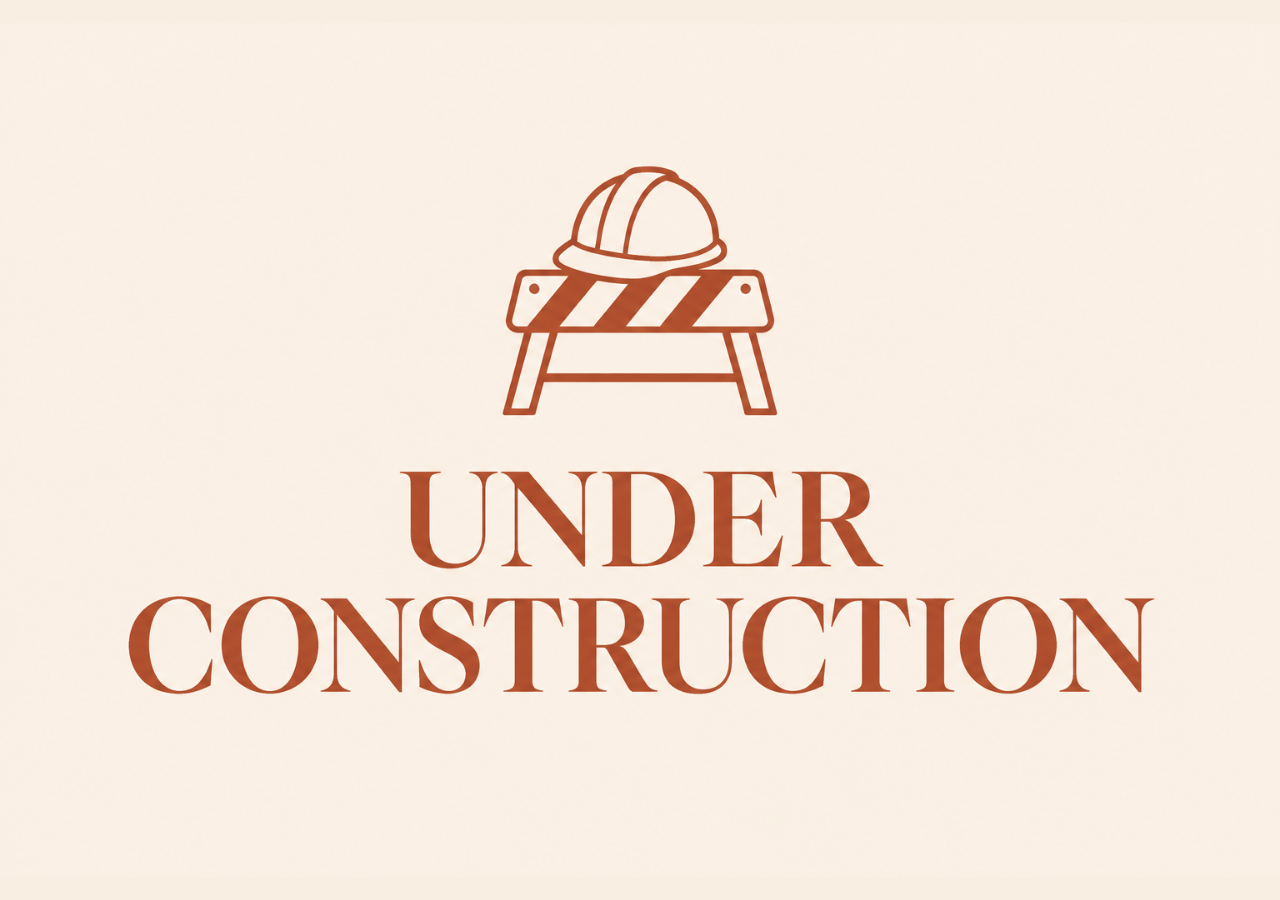
==== commit 73d6ee21: "Rebuild Closing site for construction" ====
--- a/index.html
+++ b/index.html
@@ -3,134 +3,27 @@
 <head>
     <meta charset="UTF-8">
     <meta name="viewport" content="width=device-width, initial-scale=1.0">
-    <title>Joel Ahereza | Computer Engineering</title>
-    <meta name="description" content="Computer engineering portfolio of Joel Ahereza — desktop applications, applied machine learning, and audio tools built for musicians.">
-    <meta name="theme-color" content="#0d1117">
-    <meta property="og:type" content="website">
-    <meta property="og:title" content="Joel Ahereza | Computer Engineering">
-    <meta property="og:description" content="Desktop applications, applied machine learning, and audio tools — with the engineering decisions written down.">
-    <link rel="preconnect" href="https://fonts.googleapis.com">
-    <link rel="preconnect" href="https://fonts.gstatic.com" crossorigin>
-    <!-- ?v= is a cache buster. Bump it after editing CSS/JS or browsers
-         (and GitHub Pages' CDN) will keep serving the old file. -->
-    <link rel="stylesheet" href="assets/css/site.css?v=10">
+    <title>Joel Ahereza | Under Construction</title>
+    <meta name="description" content="This website is under construction.">
+    <meta name="theme-color" content="#f9eee2">
+    <style>
+        body {
+            margin: 0;
+            background: #f9eee2;
+        }
+
+        img {
+            display: block;
+            width: 100%;
+            height: 100vh;
+            height: 100svh;
+            object-fit: contain;
+        }
+    </style>
 </head>
-
 <body>
-    <a class="skip-link" href="#main">Skip to content</a>
-
-    <header class="site-header">
-        <div class="header-inner">
-            <a class="wordmark" href="index.html">Joel Ahereza<span class="dot">.</span></a>
-            <nav class="site-nav" aria-label="Primary">
-                <a href="#work" aria-current="page">Work</a>
-                <a href="#about">About</a>
-                <a href="projects/play-along.html">PlayAlong</a>
-                <a href="projects/gospel-chord-hurdles.html">Chord Hurdles</a>
-            </nav>
-            <a class="header-cta" href="mailto:jahereza@ou.edu">Get in touch</a>
-        </div>
-    </header>
-
-    <main id="main">
-        <section class="home-hero">
-            <div>
-                <h1>WELCOME TO MY WEBSITE !</h1>
-                <p class="lede">
-                    This is a personal portfolio/blog where I share my work and thoughts on computer and audio
-                    engineering, software development, and applied machine learning.
-                    I mostly build desktop software for musicians, plus internal tools that people
-                    actually have to use every day. I care about the parts users never see:
-                    what happens when the file is already there, when the network drops,
-                    when the model returns something unexpected.
-                </p>
-                <div class="hero-actions">
-                    <a class="btn btn-primary" href="projects/play-along.html">
-                        Read the PlayAlong case study <span class="arrow" aria-hidden="true">&rarr;</span>
-                    </a>
-                    <a class="btn btn-secondary" href="#work">See all work</a>
-                </div>
-            </div>
-
-            <aside class="hero-card">
-                <p class="eyebrow"><span class="pulse" aria-hidden="true"></span> Currently</p>
-                <dl>
-                    <div>
-                        <dt>Focus</dt>
-                        <dd>Audio tools &amp; applied ML</dd>
-                    </div>
-                    <div>
-                        <dt>Graduating</dt>
-                        <dd>2028</dd>
-                    </div>
-                    <div>
-                        <dt>Working in</dt>
-                        <dd>Python, Kotlin, JS</dd>
-                    </div>
-                    <div>
-                        <dt>Code</dt>
-                        <dd><a href="https://github.com/98Joel">github.com/98Joel</a></dd>
-                    </div>
-                </dl>
-            </aside>
-        </section>
-
-        <section class="work-section" id="work">
-            <div class="work-head">
-                <div>
-                    <p class="eyebrow"><span class="pulse" aria-hidden="true"></span> Work</p>
-                    <h2>Projects and rationale.</h2>
-                
-                <p class="lede">
-                    Each write-up covers the problem, some of the important decisions I made and possible future improvements.
-                </p>
-                </div>
-            </div>
-
-            <div class="project-grid" id="project-grid">
-                <noscript>
-                    <p><a href="projects/play-along.html">PlayAlong — remove the bass or piano from any song.</a></p>
-                    <p><a href="projects/gospel-chord-hurdles.html">Gospel Chord Hurdles — a game you play with a piano.</a></p>
-                </noscript>
-            </div>
-        </section>
-
-        <section class="work-section is-tight" id="about">
-            <div class="work-head">
-                <div>
-                    <p class="eyebrow"><span class="pulse" aria-hidden="true"></span> About</p>
-                    <h2>Short version.</h2>
-                </div>
-            </div>
-            <div class="about-grid">
-                <p class="lede">
-                    I am a computer engineering student at the University of Oklahoma,
-                    graduating in 2028. Most of what I build starts as something I wanted
-                    to exist — a practice tool, a task board my team craved — and
-                    then turns into an exercise in making it hold up for someone else.
-                </p>
-                <p class="lede">
-                    I like problems that sit between hardware, signal processing, and
-                    interface design, where the correct answer is not only "does it run"
-                    but "does it stay understandable at 2am when something breaks."
-                </p>
-            </div>
-        </section>
+    <main>
+        <img src="assets/under-construction.png" width="1536" height="1024" alt="Under construction">
     </main>
-
-    <footer class="site-footer">
-        <p class="eyebrow footer-kicker">Open to internships and collaboration</p>
-        <a class="footer-email" href="mailto:jahereza@ou.edu">jahereza@ou.edu <span class="arrow" aria-hidden="true">&nearr;</span></a>
-        <div class="footer-bottom">
-            <span>Joel Ahereza &middot; Computer Engineering &middot; 2026</span>
-            <div class="footer-links">
-                <a href="https://github.com/98Joel">GitHub</a>
-                <a href="mailto:jahereza@ou.edu">Email</a>
-            </div>
-        </div>
-    </footer>
-
-    <script src="assets/js/projects.js?v=10"></script>
-    <script src="assets/js/home.js?v=10"></script>
 </body>
 </html>
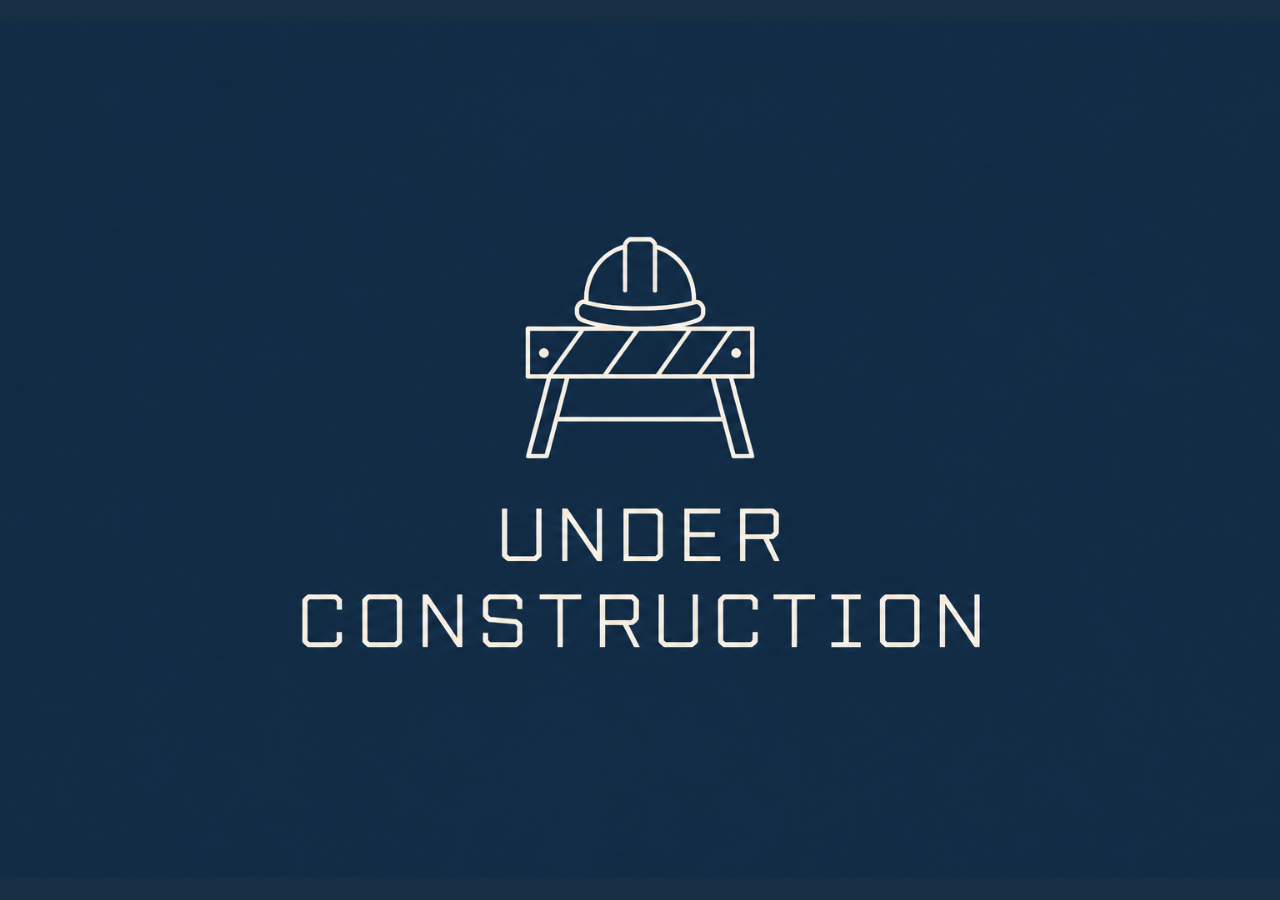
==== commit 5aec6fa4: "Image Versioning fix" ====
--- a/index.html
+++ b/index.html
@@ -5,11 +5,11 @@
     <meta name="viewport" content="width=device-width, initial-scale=1.0">
     <title>Joel Ahereza | Under Construction</title>
     <meta name="description" content="This website is under construction.">
-    <meta name="theme-color" content="#f9eee2">
+    <meta name="theme-color" content="#162f45">
     <style>
         body {
             margin: 0;
-            background: #f9eee2;
+            background: #162f45;
         }
 
         img {
@@ -23,7 +23,7 @@
 </head>
 <body>
     <main>
-        <img src="assets/under-construction.png" width="1536" height="1024" alt="Under construction">
+        <img src="assets/under-construction.png?v=5e97693e9dfe" width="1536" height="1024" alt="Under construction">
     </main>
 </body>
 </html>
